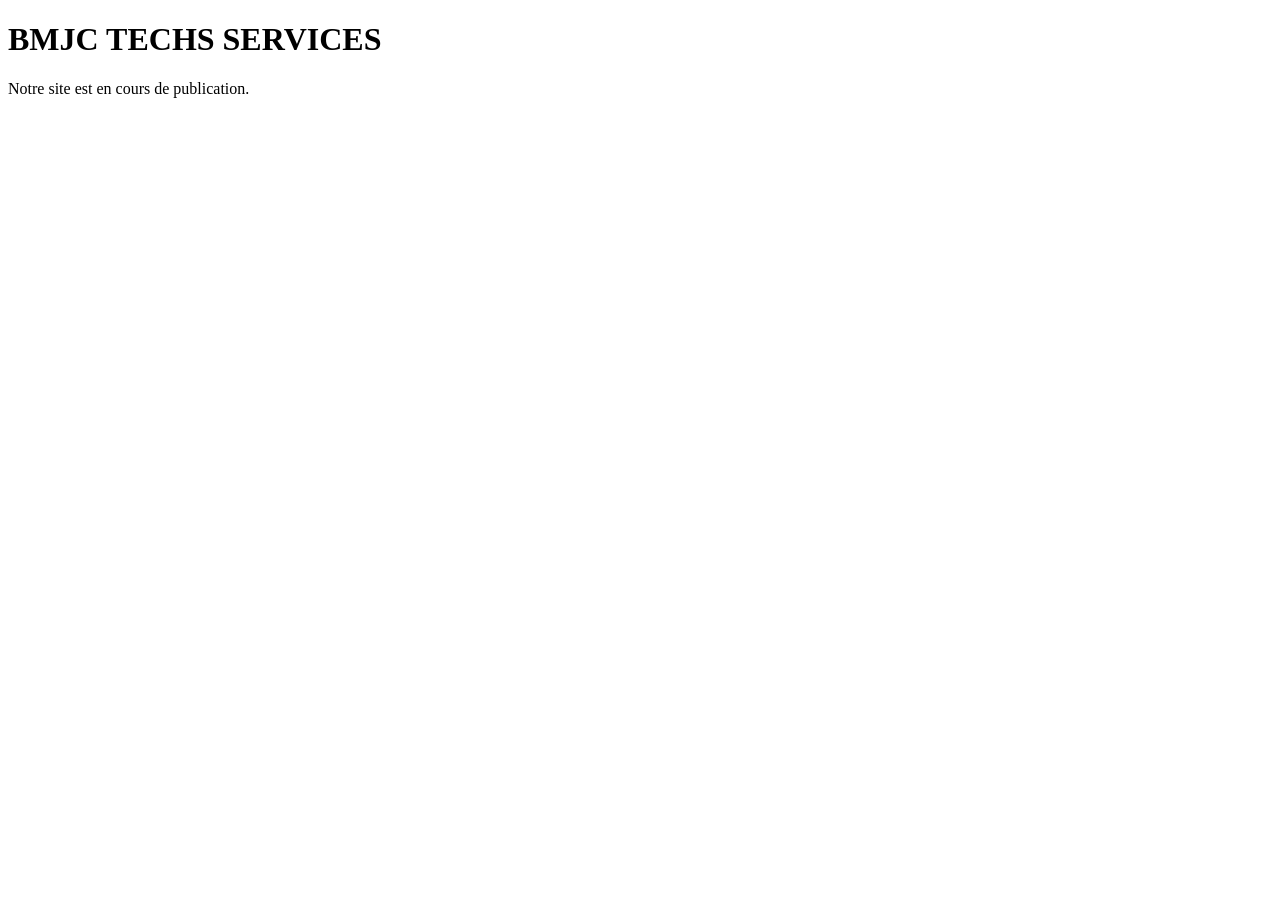
==== index.html @ 059cf61b "Add initial HTML structure for BMJC TECHS SERVICES" ====
<!DOCTYPE html>
<html lang="fr">
<head>
    <meta charset="UTF-8">
    <title>BMJC TECHS SERVICES</title>
</head>
<body>
    <h1>BMJC TECHS SERVICES</h1>
    <p>Notre site est en cours de publication.</p>
</body>
</html>
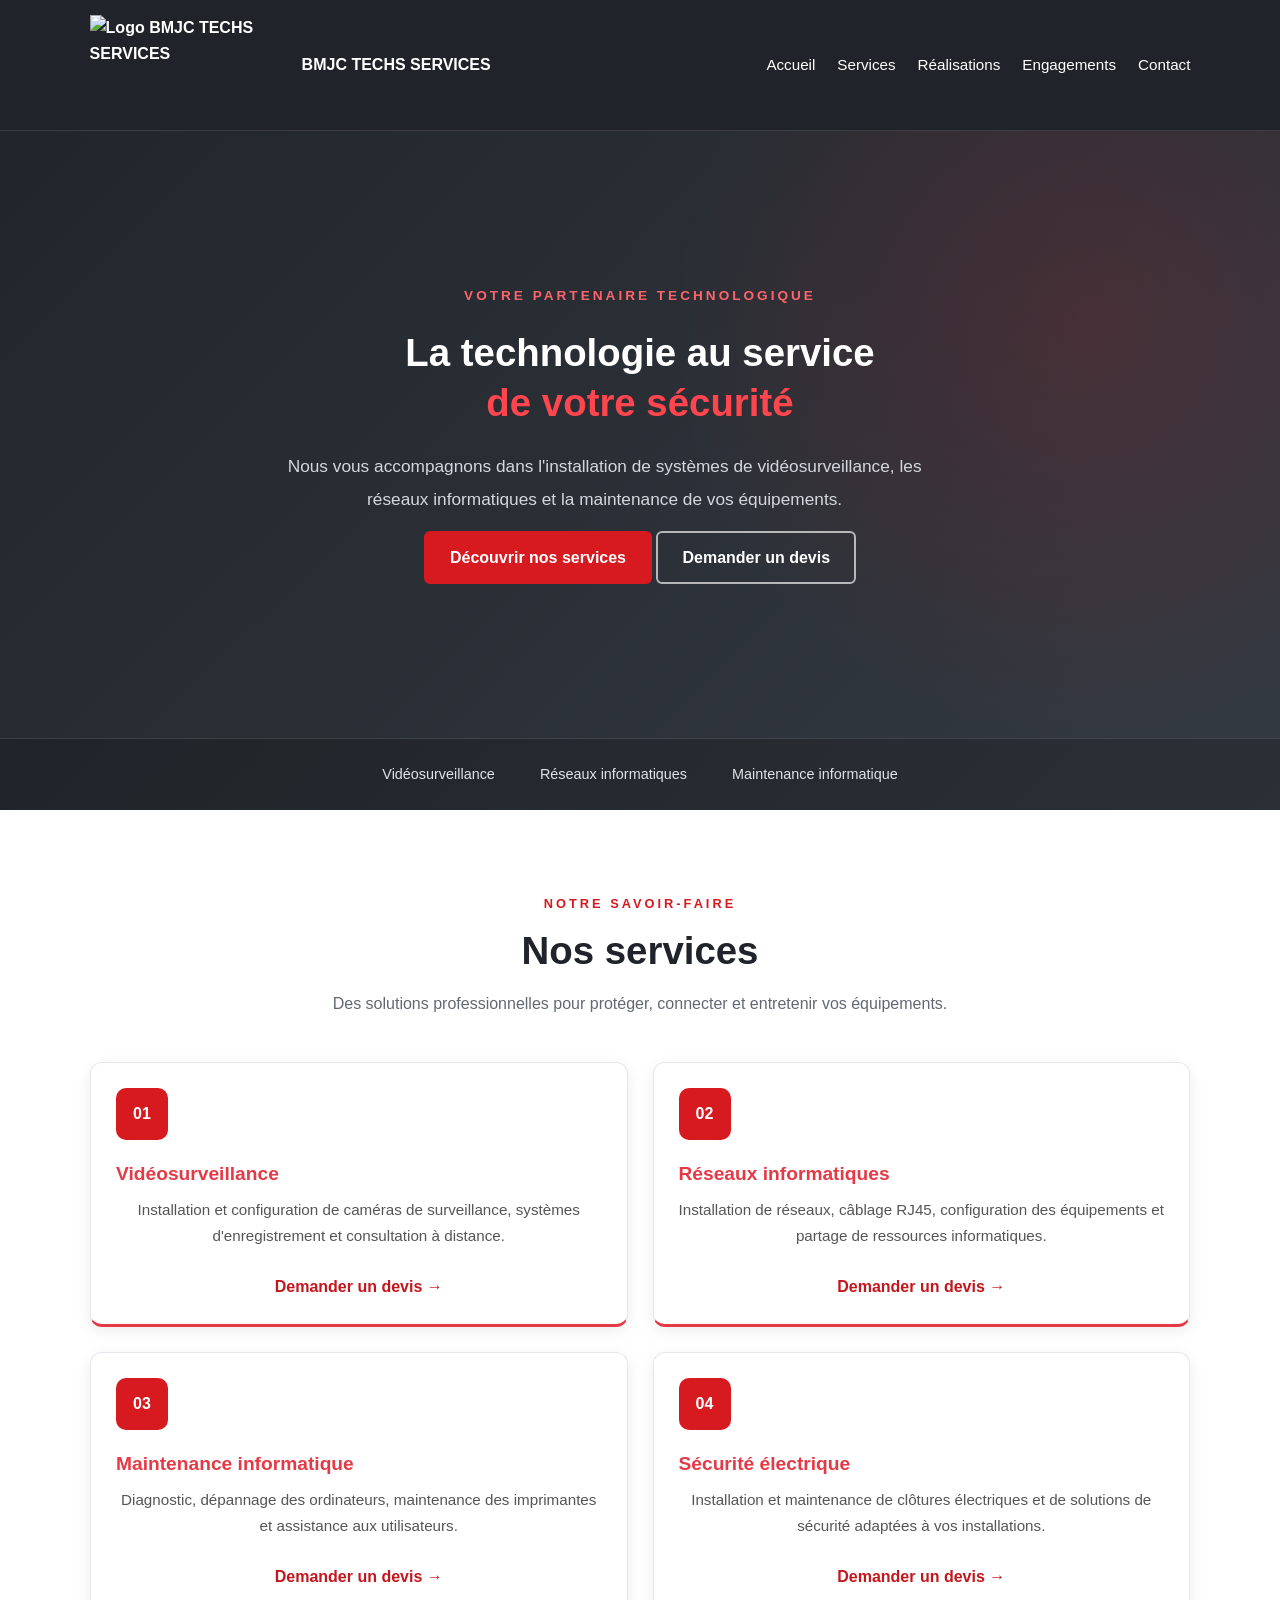
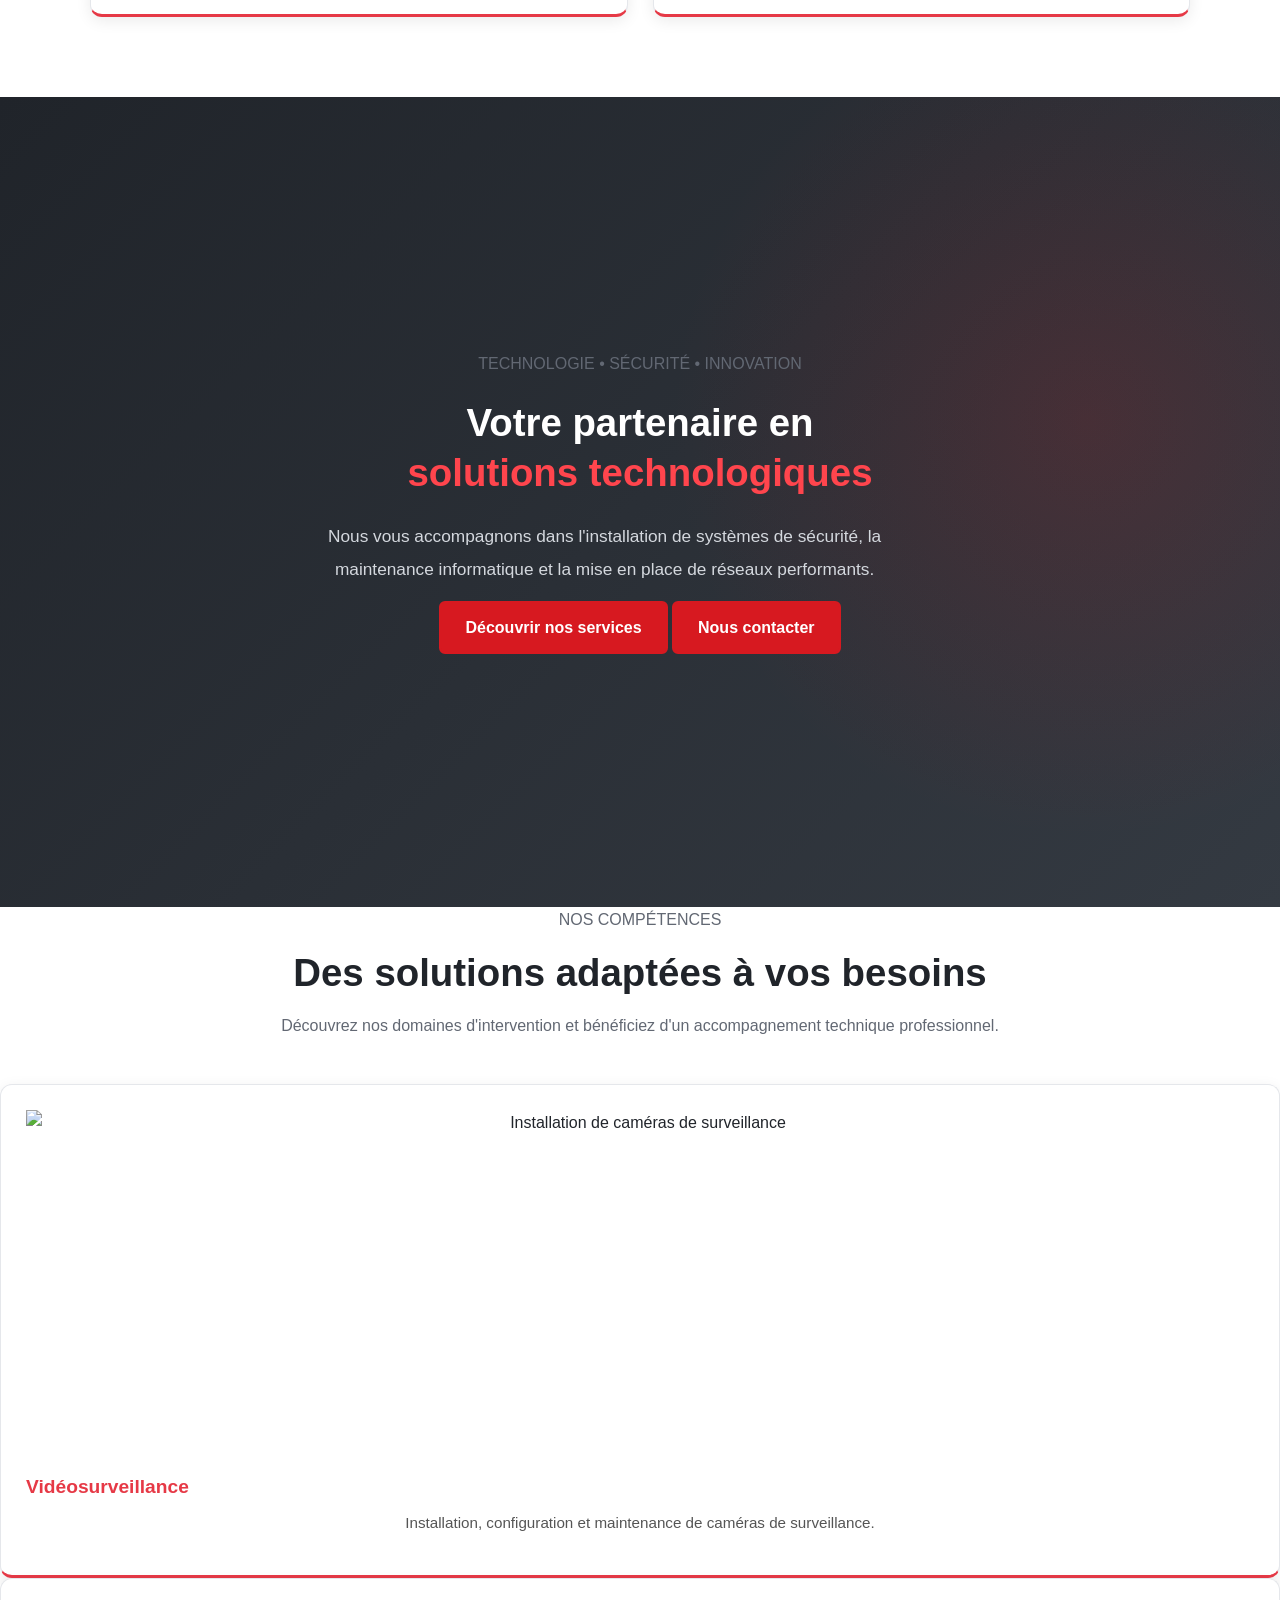
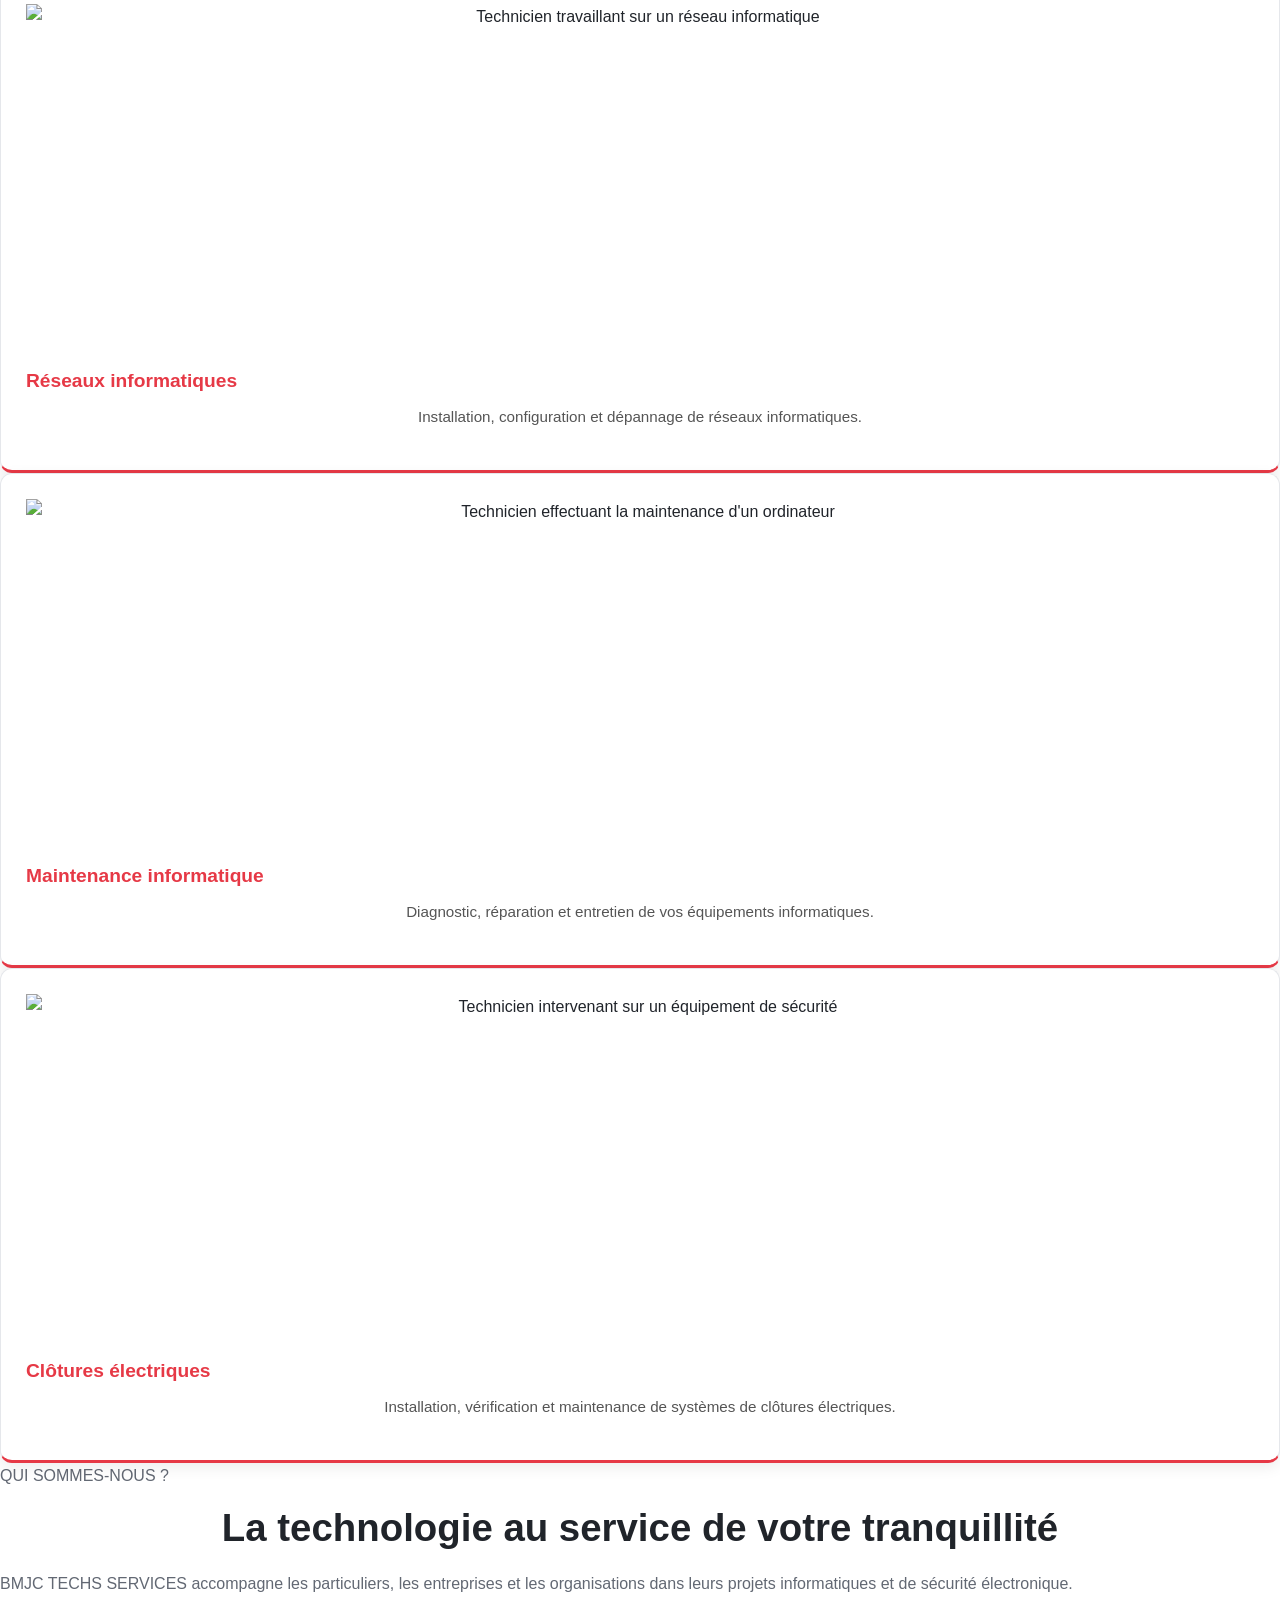
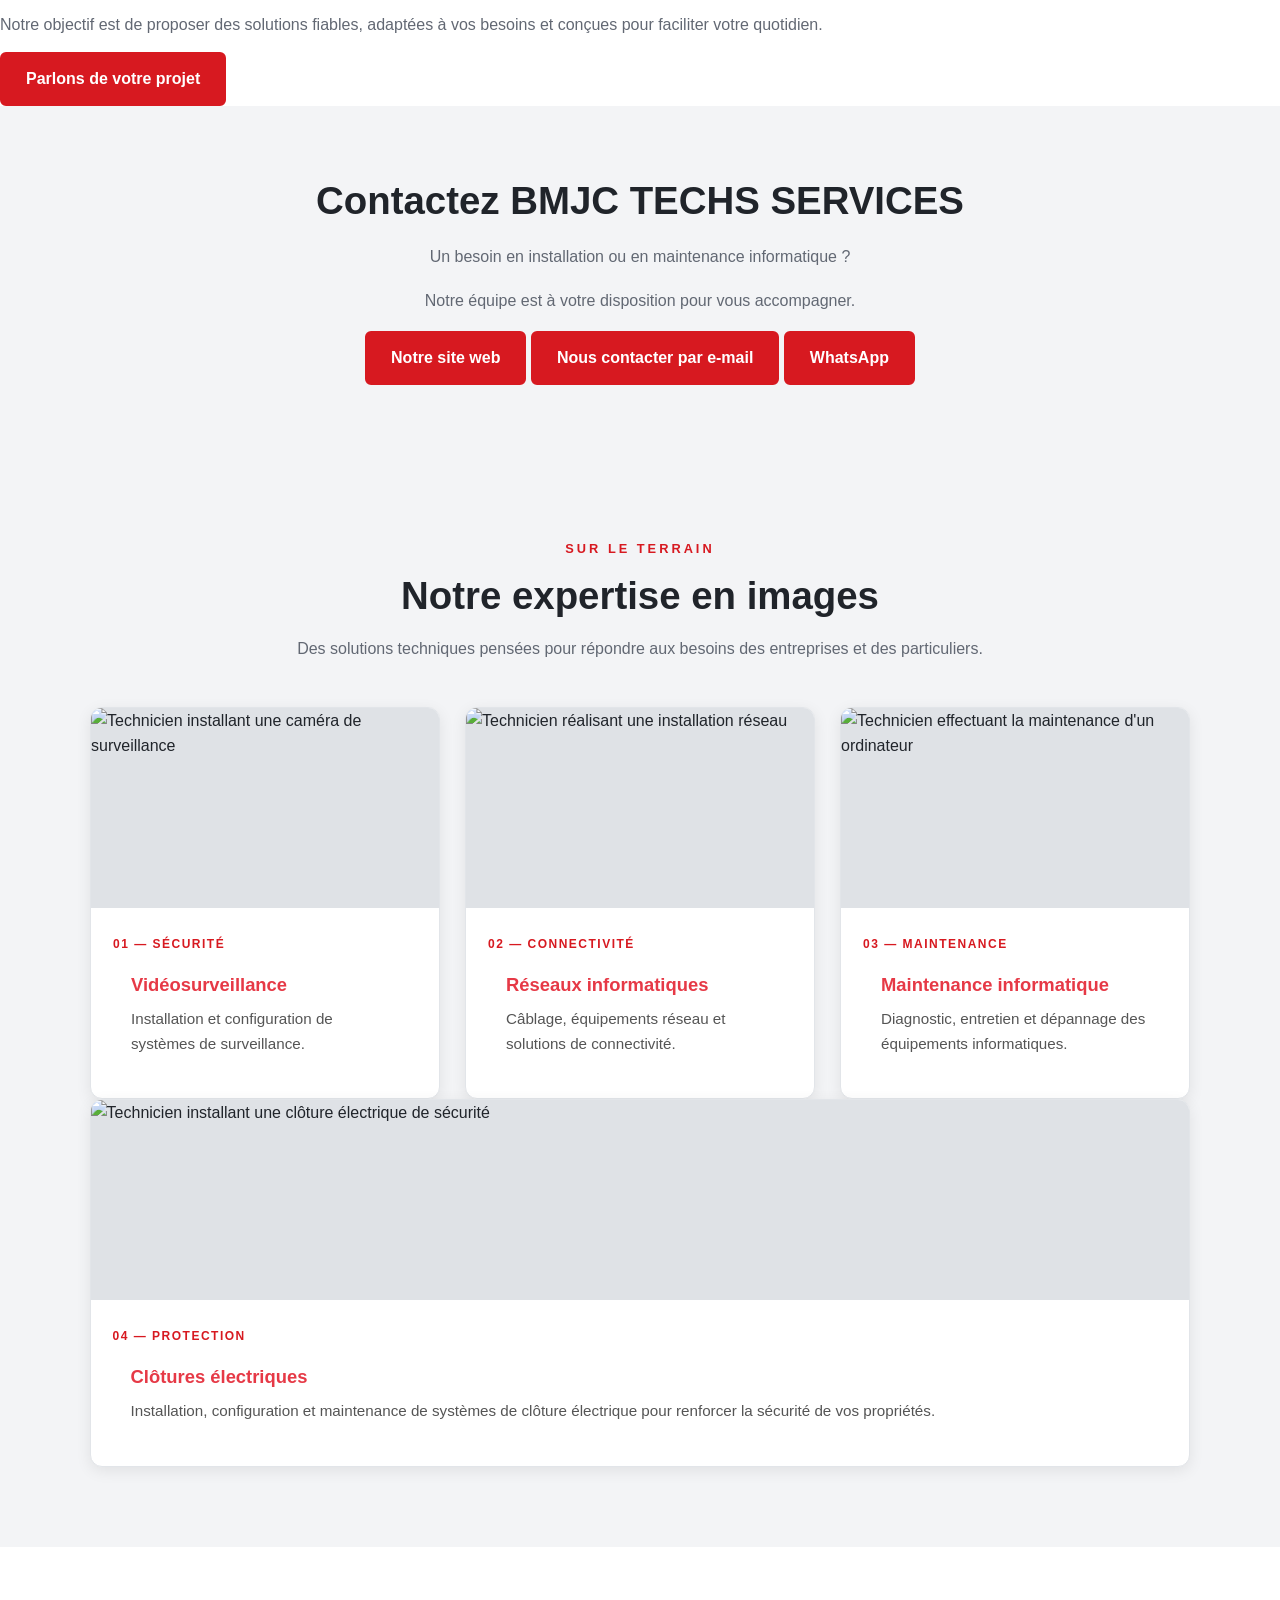
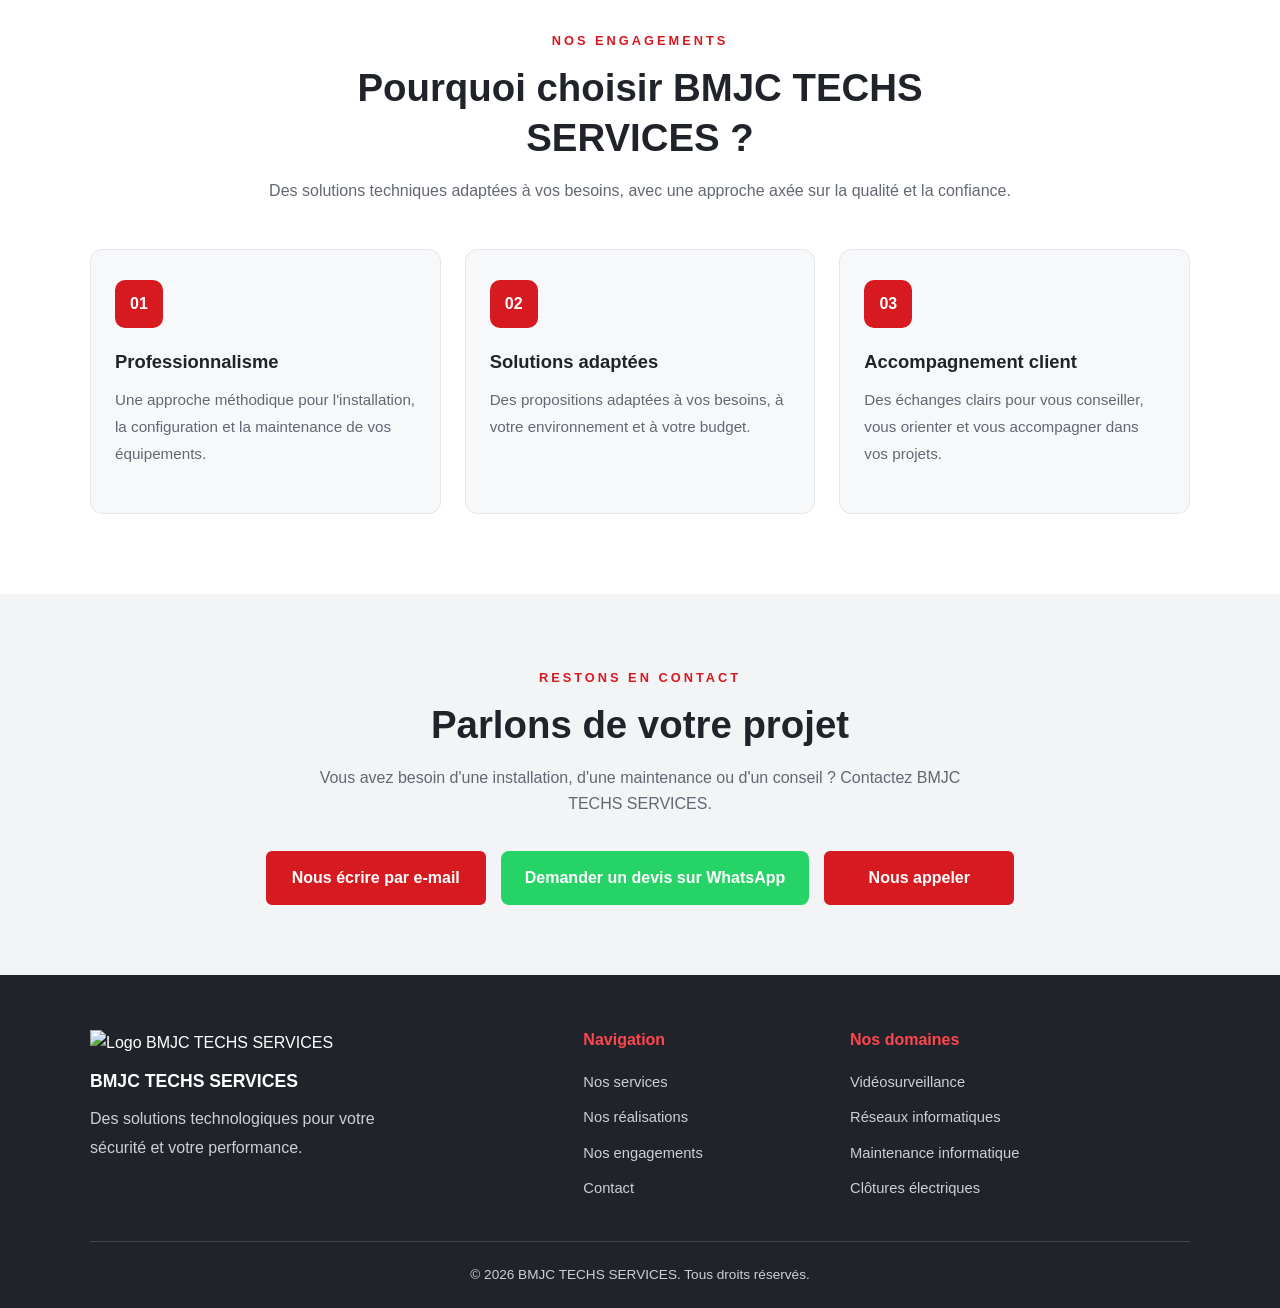
==== commit a08c3677: "Add files via upload" ====
--- a/index.html
+++ b/index.html
@@ -1,11 +1,604 @@
-<!DOCTYPE html>
-<html lang="fr">
-<head>
-    <meta charset="UTF-8">
-    <title>BMJC TECHS SERVICES</title>
-</head>
-<body>
-    <h1>BMJC TECHS SERVICES</h1>
-    <p>Notre site est en cours de publication.</p>
-</body>
-</html>
+<!DOCTYPE html>
+<html lang="fr">
+
+<head>
+    <meta charset="UTF-8">
+    <meta name="viewport" content="width=device-width, initial-scale=1.0">
+
+    <meta name="description" content="BMJC TECHS SERVICES : installation de caméras de surveillance, maintenance informatique, réseaux informatiques et clôtures électriques.">
+
+    <title>BMJC TECHS SERVICES | Carte de visite numérique</title>
+
+    <!-- Feuille de style -->
+    <link rel="stylesheet" href="style.css">
+</head>
+
+
+<body>
+
+   
+
+    
+<!-- BANNIERE D'ACCUEIL -->
+<header class="hero">
+
+  
+<nav class="navbar">
+    <a href="#accueil" class="nav-logo">
+        <img src="image/logo.png.png" alt="Logo BMJC TECHS SERVICES">
+        <span>BMJC TECHS SERVICES</span>
+    </a>
+
+    <div class="nav-links">
+        <a href="#accueil">Accueil</a>
+        <a href="#services">Services</a>
+        <a href="#realisations">Réalisations</a>
+        <a href="#engagements">Engagements</a>
+        <a href="#contact">Contact</a>
+    </div>
+</nav>
+
+
+  <div class="hero-content">
+    <p class="hero-tag">
+      VOTRE PARTENAIRE TECHNOLOGIQUE
+    </p>
+
+    <h1>
+      La technologie au service
+      <span>de votre sécurité</span>
+    </h1>
+
+    <p class="hero-description">
+      Nous vous accompagnons dans l'installation
+      de systèmes de vidéosurveillance, les réseaux
+      informatiques et la maintenance de vos équipements.
+    </p>
+
+    <div class="hero-buttons">
+      <a href="#contact" class="btn">
+        Découvrir nos services
+      </a>
+
+      <a href="#contact" class="btn btn-outline">
+        Demander un devis
+      </a>
+    </div>
+  </div>
+
+  <div class="hero-footer">
+    <span>Vidéosurveillance</span>
+    <span>Réseaux informatiques</span>
+    <span>Maintenance informatique</span>
+  </div>
+
+</header>
+
+
+<!-- SECTION NOS SERVICES -->
+<section id="services" class="services-section">
+
+  <div class="section-heading">
+    <span class="section-tag">NOTRE SAVOIR-FAIRE</span>
+    <h2>Nos services</h2>
+    <p>
+      Des solutions professionnelles pour protéger,
+      connecter et entretenir vos équipements.
+    </p>
+  </div>
+
+  <div class="services-container">
+
+    <!-- Service 1 -->
+    <article class="service-card">
+      <div class="service-icon">
+        <span>01</span>
+      </div>
+      <h3>Vidéosurveillance</h3>
+      <p>
+        Installation et configuration de caméras
+        de surveillance, systèmes d'enregistrement
+        et consultation à distance.
+      </p>
+      <a href="#contact" class="service-link">
+        Demander un devis →
+      </a>
+    </article>
+
+    <!-- Service 2 -->
+    <article class="service-card">
+      <div class="service-icon">
+        <span>02</span>
+      </div>
+      <h3>Réseaux informatiques</h3>
+      <p>
+        Installation de réseaux, câblage RJ45,
+        configuration des équipements et partage
+        de ressources informatiques.
+      </p>
+      <a href="#contact" class="service-link">
+        Demander un devis →
+      </a>
+    </article>
+
+    <!-- Service 3 -->
+    <article class="service-card">
+      <div class="service-icon">
+        <span>03</span>
+      </div>
+      <h3>Maintenance informatique</h3>
+      <p>
+        Diagnostic, dépannage des ordinateurs,
+        maintenance des imprimantes et assistance
+        aux utilisateurs.
+      </p>
+      <a href="#contact" class="service-link">
+        Demander un devis →
+      </a>
+    </article>
+
+    <!-- Service 4 -->
+    <article class="service-card">
+      <div class="service-icon">
+        <span>04</span>
+      </div>
+      <h3>Sécurité électrique</h3>
+      <p>
+        Installation et maintenance de clôtures
+        électriques et de solutions de sécurité
+        adaptées à vos installations.
+      </p>
+      <a href="#contact" class="service-link">
+        Demander un devis →
+      </a>
+    </article>
+
+  </div>
+
+</section>
+
+
+    <!-- Section principale -->
+    <main>
+
+        <section id="accueil" class="hero">
+
+            <div class="hero-content">
+
+                <p class="surtitle">TECHNOLOGIE • SÉCURITÉ • INNOVATION</p>
+
+                <h1>
+                    Votre partenaire en
+                    <span>solutions technologiques</span>
+                </h1>
+
+                <p class="hero-description">
+                    Nous vous accompagnons dans l'installation de systèmes
+                    de sécurité, la maintenance informatique et la mise en
+                    place de réseaux performants.
+                </p>
+
+                <div class="hero-buttons">
+
+                    <a href="#services" class="btn btn-primary">
+                        Découvrir nos services
+                    </a>
+
+                    <a href="#contact" class="btn btn-secondary">
+                        Nous contacter
+                    </a>
+
+                </div>
+
+            </div>
+
+            <div class="hero-image">
+
+                
+
+            </div>
+
+        </section>
+
+        <!-- Section des services -->
+        <section id="services" class="services">
+
+            <div class="section-heading">
+
+                <p class="surtitle">NOS COMPÉTENCES</p>
+
+                <h2>Des solutions adaptées à vos besoins</h2>
+
+                <p>
+                    Découvrez nos domaines d'intervention et bénéficiez
+                    d'un accompagnement technique professionnel.
+                </p>
+
+            </div>
+
+            <div class="services-grid">
+
+                <article class="service-card">
+
+                    <img
+                        src="image/15C.png"
+                        alt="Installation de caméras de surveillance"
+                    >
+
+                    <h3>Vidéosurveillance</h3>
+
+                    <p>
+                        Installation, configuration et maintenance
+                        de caméras de surveillance.
+                    </p>
+
+                </article>
+
+                <article class="service-card">
+
+                    <img
+                        src="image/Réseau1.jpg"
+                        alt="Technicien travaillant sur un réseau informatique"
+                    >
+
+                    <h3>Réseaux informatiques</h3>
+
+                    <p>
+                        Installation, configuration et dépannage
+                        de réseaux informatiques.
+                    </p>
+
+                </article>
+
+                <article class="service-card">
+
+                    <img
+                        src="image/13.jpg"
+                        alt="Technicien effectuant la maintenance d'un ordinateur"
+                    >
+
+                    <h3>Maintenance informatique</h3>
+
+                    <p>
+                        Diagnostic, réparation et entretien
+                        de vos équipements informatiques.
+                    </p>
+
+                </article>
+
+                <article class="service-card">
+
+                    <img
+                        src="image/14E.jpg"
+                        alt="Technicien intervenant sur un équipement de sécurité"
+                    >
+
+                    <h3>Clôtures électriques</h3>
+
+                    <p>
+                        Installation, vérification et maintenance
+                        de systèmes de clôtures électriques.
+                    </p>
+
+                </article>
+
+            </div>
+
+            
+
+        </section>
+
+        <!-- Présentation de l'entreprise -->
+        <section id="apropos" class="about">
+
+            <div class="about-content">
+
+                <p class="surtitle">QUI SOMMES-NOUS ?</p>
+
+                <h2>La technologie au service de votre tranquillité</h2>
+
+                <p>
+                    BMJC TECHS SERVICES accompagne les particuliers,
+                    les entreprises et les organisations dans leurs
+                    projets informatiques et de sécurité électronique.
+                </p>
+
+                <p>
+                    Notre objectif est de proposer des solutions fiables,
+                    adaptées à vos besoins et conçues pour faciliter
+                    votre quotidien.
+                </p>
+
+                <a href="#contact" class="btn btn-primary">
+                    Parlons de votre projet
+                </a>
+
+            </div>
+
+            <section id="contact">
+  <h2>Contactez BMJC TECHS SERVICES</h2>
+  <p>Un besoin en installation ou en maintenance informatique ?</p>
+  <p>Notre équipe est à votre disposition pour vous accompagner.</p>
+
+ 
+<div class="hero-actions">
+
+    <a href="index.html" class="btn btn-primary">
+        Notre site web
+    </a>
+
+   
+<a
+    href="https://mail.google.com/mail/?view=cm&fs=1&to=bmjctechsservices%40gmail.com"
+    class="btn btn-primary"
+    target="_blank"
+    rel="noopener noreferrer"
+>
+    Nous contacter par e-mail
+</a>
+
+
+    <a
+        href="https://wa.me/242040113325"
+        class="btn btn-primary"
+        target="_blank"
+        rel="noopener noreferrer"
+    >
+        WhatsApp
+    </a>
+
+</div>
+
+
+</section>
+
+
+<!-- GALERIE DE NOS ACTIVITES -->
+<section id="realisations" class="gallery-section">
+
+  <div class="section-heading">
+    <span class="section-tag">SUR LE TERRAIN</span>
+    <h2>Notre expertise en images</h2>
+    <p>
+      Des solutions techniques pensées pour répondre
+      aux besoins des entreprises et des particuliers.
+    </p>
+  </div>
+
+  <div class="gallery-container">
+
+    <article class="gallery-card">
+      <img
+        src="image/camera.png.jpg"
+        alt="Technicien installant une caméra de surveillance"
+        loading="lazy"
+      >
+      <div class="gallery-info">
+        <span>01 — SÉCURITÉ</span>
+        <h3>Vidéosurveillance</h3>
+        <p>
+          Installation et configuration
+          de systèmes de surveillance.
+        </p>
+      </div>
+    </article>
+
+    <article class="gallery-card">
+      <img
+        src="image/réseau.png.jpg"
+        alt="Technicien réalisant une installation réseau"
+        loading="lazy"
+      >
+      <div class="gallery-info">
+        <span>02 — CONNECTIVITÉ</span>
+        <h3>Réseaux informatiques</h3>
+        <p>
+          Câblage, équipements réseau
+          et solutions de connectivité.
+        </p>
+      </div>
+    </article>
+
+    <article class="gallery-card">
+      <img
+        src="image/maintenace.png.jpg"
+        alt="Technicien effectuant la maintenance d'un ordinateur"
+        loading="lazy"
+      >
+      <div class="gallery-info">
+        <span>03 — MAINTENANCE</span>
+        <h3>Maintenance informatique</h3>
+        <p>
+          Diagnostic, entretien et dépannage
+          des équipements informatiques.
+        </p>
+      </div>
+    </article>
+
+  </div>
+  
+<!-- Service 4 : Clôture électrique -->
+<article class="gallery-card">
+  <img
+    src="image/cloture.png.jpg"
+    alt="Technicien installant une clôture électrique de sécurité"
+    loading="lazy"
+  >
+
+  <div class="gallery-info">
+    <span>04 — PROTECTION</span>
+    <h3>Clôtures électriques</h3>
+    <p>
+      Installation, configuration et maintenance
+      de systèmes de clôture électrique pour
+      renforcer la sécurité de vos propriétés.
+    </p>
+  </div>
+</article>
+
+
+</section>
+
+
+<!-- SECTION : POURQUOI NOUS CHOISIR -->
+<section id="engagements" class="engagements-section">
+
+  <div class="section-heading">
+    <span class="section-tag">NOS ENGAGEMENTS</span>
+    <h2>Pourquoi choisir BMJC TECHS SERVICES ?</h2>
+    <p>
+      Des solutions techniques adaptées à vos besoins,
+      avec une approche axée sur la qualité et la confiance.
+    </p>
+  </div>
+
+  <div class="engagements-container">
+
+    <article class="engagement-card">
+      <div class="engagement-icon">
+        <span>01</span>
+      </div>
+      <h3>Professionnalisme</h3>
+      <p>
+        Une approche méthodique pour l'installation,
+        la configuration et la maintenance de vos équipements.
+      </p>
+    </article>
+
+    <article class="engagement-card">
+      <div class="engagement-icon">
+        <span>02</span>
+      </div>
+      <h3>Solutions adaptées</h3>
+      <p>
+        Des propositions adaptées à vos besoins,
+        à votre environnement et à votre budget.
+      </p>
+    </article>
+
+    <article class="engagement-card">
+      <div class="engagement-icon">
+        <span>03</span>
+      </div>
+      <h3>Accompagnement client</h3>
+      <p>
+        Des échanges clairs pour vous conseiller,
+        vous orienter et vous accompagner dans vos projets.
+      </p>
+    </article>
+
+  </div>
+
+</section>
+
+
+
+        </section>
+
+       
+<!-- SECTION CONTACT -->
+<section id="contact" class="contact-section">
+
+  <div class="section-heading">
+    <span class="section-tag">RESTONS EN CONTACT</span>
+    <h2>Parlons de votre projet</h2>
+    <p>
+      Vous avez besoin d'une installation,
+      d'une maintenance ou d'un conseil ?
+      Contactez BMJC TECHS SERVICES.
+    </p>
+  </div>
+
+  <div class="contact-buttons">
+
+  
+<a
+    href="https://mail.google.com/mail/?view=cm&fs=1&to=bmjctechsservices%40gmail.com"
+    class="btn btn-primary"
+    target="_blank"
+    rel="noopener noreferrer"
+>
+    Nous écrire par e-mail
+</a>
+
+
+   <a
+    href="https://wa.me/242040113325?text=Bonjour%20BMJC%20TECHS%20SERVICES%2C%20je%20souhaite%20obtenir%20un%20devis."
+    class="btn-whatsapp"
+    target="_blank"
+    rel="noopener noreferrer"
+>
+    Demander un devis sur WhatsApp
+</a>
+
+    <a href="tel:+242066416536"
+       class="btn">
+      Nous appeler
+    </a>
+
+  </div>
+
+</section>
+
+
+    </main>
+
+   
+        
+<!-- PIED DE PAGE -->
+<footer class="site-footer">
+
+  <div class="footer-content">
+
+    <div class="footer-brand">
+      <img
+        src="image/logo.png.png"
+        alt="Logo BMJC TECHS SERVICES"
+        class="footer-logo"
+        loading="lazy"
+      >
+
+      <h3>BMJC TECHS SERVICES</h3>
+
+      <p>
+        Des solutions technologiques pour
+        votre sécurité et votre performance.
+      </p>
+    </div>
+
+    <div class="footer-links">
+      <h4>Navigation</h4>
+      <a href="#services">Nos services</a>
+      <a href="#realisations">Nos réalisations</a>
+      <a href="#engagements">Nos engagements</a>
+      <a href="#contact">Contact</a>
+    </div>
+
+    <div class="footer-links">
+      <h4>Nos domaines</h4>
+      <span>Vidéosurveillance</span>
+      <span>Réseaux informatiques</span>
+      <span>Maintenance informatique</span>
+      <span>Clôtures électriques</span>
+    </div>
+
+  </div>
+
+  <div class="footer-bottom">
+    <p>
+      © <span id="current-year"></span>
+      BMJC TECHS SERVICES.
+      Tous droits réservés.
+    </p>
+  </div>
+
+</footer>
+
+    </footer>
+
+    <!-- Script JavaScript -->
+    <script src="script.js"></script>
+
+</body>
+
+</html>
--- a/style.css
+++ b/style.css
@@ -0,0 +1,1007 @@
+
+/* ==============================
+   BMJC TECHS SERVICES
+   Design premium et dynamique
+================================= */
+
+:root {
+  --rouge: #d71920;
+  --rouge-fonce: #a90f16;
+  --gris-fonce: #20242a;
+  --gris: #626873;
+  --gris-clair: #f3f4f6;
+  --blanc: #ffffff;
+}
+
+* {
+  margin: 0;
+  padding: 0;
+  box-sizing: border-box;
+}
+
+html {
+  scroll-behavior: smooth;
+}
+
+body {
+  font-family: Arial, Helvetica, sans-serif;
+  background: var(--blanc);
+  color: var(--gris-fonce);
+  line-height: 1.6;
+}
+
+/* Titres */
+
+h1,
+h2,
+h3,
+h4 {
+  text-align: center;
+  line-height: 1.3;
+  margin-bottom: 18px;
+}
+
+h1 {
+  font-size: clamp(2rem, 5vw, 3.5rem);
+  font-weight: 800;
+}
+
+h2 {
+  font-size: clamp(1.6rem, 4vw, 2.4rem);
+}
+
+p {
+  color: var(--gris);
+  margin-bottom: 15px;
+}
+
+/* Section contact */
+
+#contact {
+  padding: 70px 20px;
+  text-align: center;
+  background: var(--gris-clair);
+}
+
+#contact h2 {
+  color: var(--gris-fonce);
+}
+
+#contact p {
+  max-width: 650px;
+  margin: 0 auto 18px;
+}
+
+/* Boutons alignés horizontalement */
+
+.contact-buttons {
+  display: flex;
+  flex-direction: row;
+  justify-content: center;
+  align-items: center;
+  flex-wrap: wrap;
+  gap: 15px;
+  margin-top: 30px;
+}
+
+.btn {
+  display: inline-flex;
+  align-items: center;
+  justify-content: center;
+  min-height: 48px;
+  padding: 12px 24px;
+  background: var(--rouge);
+  color: var(--blanc);
+  text-decoration: none;
+  font-weight: bold;
+  border: 2px solid var(--rouge);
+  border-radius: 6px;
+  transition: background 0.25s ease,
+              transform 0.25s ease,
+              box-shadow 0.25s ease;
+}
+
+.btn:hover {
+  background: var(--rouge-fonce);
+  border-color: var(--rouge-fonce);
+  transform: translateY(-3px);
+  box-shadow: 0 8px 18px rgba(0, 0, 0, 0.15);
+}
+
+.btn:focus-visible {
+  outline: 3px solid var(--gris-fonce);
+  outline-offset: 4px;
+}
+
+/* Adaptation aux téléphones */
+
+@media (max-width: 600px) {
+  #contact {
+    padding: 45px 16px;
+  }
+
+  .contact-buttons {
+    gap: 12px;
+  }
+
+  .btn {
+    width: 100%;
+    max-width: 320px;
+  }
+}
+
+
+/* ==============================
+   BANNIERE D'ACCUEIL
+================================= */
+
+.hero {
+  min-height: 90vh;
+  display: flex;
+  flex-direction: column;
+  justify-content: space-between;
+  overflow: hidden;
+  background:
+    radial-gradient(
+      circle at 85% 40%,
+      rgba(215, 25, 32, 0.15),
+      transparent 35%
+    ),
+    linear-gradient(135deg, #20242a, #343a42);
+  color: var(--blanc);
+}
+
+/* Navigation */
+
+.navbar {
+  display: flex;
+  justify-content: space-between;
+  align-items: center;
+  gap: 20px;
+  padding: 22px 7%;
+  border-bottom: 1px solid rgba(255, 255, 255, 0.12);
+}
+
+.brand {
+  display: flex;
+  align-items: center;
+  gap: 12px;
+  color: var(--blanc);
+  text-decoration: none;
+  font-weight: 800;
+}
+
+.logo {
+  width: 200px;
+  height: 100px;
+  object-fit: contain;
+}
+
+.nav-contact {
+  color: var(--blanc);
+  text-decoration: none;
+  border: 1px solid var(--rouge);
+  border-radius: 5px;
+  padding: 10px 18px;
+  transition: background 0.25s ease;
+}
+
+.nav-contact:hover {
+  background: var(--rouge);
+}
+
+/* Texte principal */
+
+.hero-content {
+  width: min(900px, 100%);
+  padding: 75px 7%;
+  text-align: center;
+  margin: auto;
+}
+
+.hero-tag {
+  color: #ff646a;
+  font-size: 0.85rem;
+  font-weight: 800;
+  letter-spacing: 3px;
+}
+
+
+.hero-content h1 {
+  width: 100%;
+  text-align: center;
+  font-size: clamp(1.5rem, 3vw, 2.8rem);
+  color: var(--blanc);
+  margin: 22px auto;
+  white-space: nowrap;
+}
+
+
+
+.hero-content h1 span {
+  display: block;
+  color: #ff454d;
+}
+
+.hero-description {
+  max-width: 650px;
+  color: #d4d8de;
+  font-size: 1.08rem;
+  line-height: 1.9;
+}
+
+/* Boutons de la bannière */
+
+.hero-buttons {
+  display: contents;
+  flex-direction: row;
+  flex-wrap: wrap;
+  gap: 15px;
+  margin-top: 30px;
+}
+
+.hero-buttons .btn {
+  width: auto;
+}
+
+.btn-outline {
+  background: transparent;
+  border-color: rgba(255, 255, 255, 0.65);
+}
+
+.btn-outline:hover {
+  background: var(--blanc);
+  color: var(--gris-fonce);
+  border-color: var(--blanc);
+}
+
+/* Bandeau inférieur */
+
+.hero-footer {
+  display: flex;
+  flex-wrap: wrap;
+  justify-content: center;
+  gap: 20px 45px;
+  padding: 24px;
+  background: rgba(0, 0, 0, 0.18);
+  border-top: 1px solid rgba(255, 255, 255, 0.12);
+}
+
+.hero-footer span {
+  color: #e0e3e8;
+  font-size: 0.9rem;
+}
+
+/* Adaptation aux petits écrans */
+
+@media (max-width: 600px) {
+  .hero {
+    min-height: auto;
+  }
+
+  .navbar {
+    padding: 18px;
+  }
+
+  .brand {
+    font-size: 0.85rem;
+  }
+
+  .logo {
+    width: 42px;
+    height: 42px;
+  }
+
+  .nav-contact {
+    padding: 8px 10px;
+    font-size: 0.8rem;
+  }
+
+  .hero-content {
+    padding: 65px 22px;
+  }
+
+  .hero-content h1 {
+    text-align: center;
+  }
+
+  .hero-content {
+    text-align: center;
+  }
+
+  .hero-buttons {
+    justify-content: center;
+  }
+
+  .hero-buttons .btn {
+    width: 100%;
+  }
+
+  .hero-footer {
+    gap: 12px;
+    padding: 20px 12px;
+  }
+}
+
+
+/* ==============================
+   SECTION NOS SERVICES
+================================= */
+
+.services-section {
+  padding: 80px 7%;
+  background: #ffffff;
+}
+
+.section-heading {
+  max-width: 750px;
+  margin: 0 auto 45px;
+  text-align: center;
+}
+
+.section-tag {
+  display: inline-block;
+  color: #d71920;
+  font-size: 0.8rem;
+  font-weight: 800;
+  letter-spacing: 3px;
+  margin-bottom: 12px;
+}
+
+.section-heading h2 {
+  font-size: clamp(1.8rem, 3vw, 2.5rem);
+  color: #20242a;
+  margin-bottom: 15px;
+}
+
+.section-heading p {
+  color: #626873;
+}
+
+/* Disposition des cartes */
+
+.services-container {
+  display: grid;
+  grid-template-columns: repeat(2, minmax(0, 1fr));
+  gap: 25px;
+  max-width: 1100px;
+  margin: 0 auto;
+}
+
+.service-card {
+  padding: 30px;
+  background: #f7f8fa;
+  border: 1px solid #e5e7eb;
+  border-radius: 12px;
+  transition: transform 0.25s ease,
+              box-shadow 0.25s ease,
+              border-color 0.25s ease;
+}
+
+.service-card:hover {
+  transform: translateY(-5px);
+  border-color: #d71920;
+  box-shadow: 0 12px 28px rgba(0, 0, 0, 0.08);
+}
+
+.service-icon {
+  width: 52px;
+  height: 52px;
+  display: flex;
+  align-items: center;
+  justify-content: center;
+  background: #d71920;
+  color: #ffffff;
+  border-radius: 10px;
+  font-weight: 800;
+  margin-bottom: 22px;
+}
+
+.service-card h3 {
+  text-align: left;
+  font-size: 1.25rem;
+  color: #20242a;
+  margin-bottom: 12px;
+}
+
+.service-card p {
+  color: #626873;
+  line-height: 1.8;
+}
+
+.service-link {
+  display: inline-block;
+  margin-top: 10px;
+  color: #c4161d;
+  text-decoration: none;
+  font-weight: 700;
+}
+
+.service-link:hover {
+  text-decoration: underline;
+}
+
+/* Tablettes et téléphones */
+
+@media (max-width: 700px) {
+  .services-section {
+    padding: 55px 20px;
+  }
+
+  .services-container {
+    grid-template-columns: 1fr;
+    gap: 18px;
+  }
+
+  .service-card {
+    padding: 24px;
+  }
+}
+
+
+/* ==============================
+   GALERIE PROFESSIONNELLE
+================================= */
+
+.gallery-section {
+  padding: 80px 7%;
+  background: #f3f4f6;
+}
+
+.gallery-container {
+  max-width: 1100px;
+  margin: 0 auto;
+  display: grid;
+  grid-template-columns: repeat(3, minmax(0, 1fr));
+  gap: 24px;
+}
+
+.gallery-card {
+  overflow: hidden;
+  background: #ffffff;
+  border-radius: 12px;
+  border: 1px solid #e2e5e9;
+  box-shadow: 0 5px 18px rgba(0, 0, 0, 0.04);
+  transition: transform 0.25s ease,
+              box-shadow 0.25s ease;
+}
+
+.gallery-card:hover {
+  transform: translateY(-5px);
+  box-shadow: 0 12px 28px rgba(0, 0, 0, 0.10);
+}
+
+.gallery-card img {
+  display: block;
+  width: 100%;
+  height: 220px;
+  object-fit: cover;
+  background: #dfe2e6;
+}
+
+.gallery-info {
+  padding: 22px;
+}
+
+.gallery-info span {
+  color: #d71920;
+  font-size: 0.75rem;
+  font-weight: 800;
+  letter-spacing: 1.5px;
+}
+
+.gallery-info h3 {
+  text-align: left;
+  color: #20242a;
+  margin: 12px 0;
+  font-size: 1.15rem;
+}
+
+.gallery-info p {
+  color: #626873;
+  font-size: 0.95rem;
+  line-height: 1.7;
+}
+
+/* Tablettes */
+
+@media (max-width: 900px) {
+  .gallery-container {
+    grid-template-columns: repeat(2, minmax(0, 1fr));
+  }
+}
+
+/* Téléphones */
+
+@media (max-width: 600px) {
+  .gallery-section {
+    padding: 55px 20px;
+  }
+
+  .gallery-container {
+    grid-template-columns: 1fr;
+  }
+
+  .gallery-card img {
+    height: 230px;
+  }
+}
+
+
+/* ==============================
+   NOS ENGAGEMENTS
+================================= */
+
+.engagements-section {
+  padding: 80px 7%;
+  background: #ffffff;
+}
+
+.engagements-container {
+  max-width: 1100px;
+  margin: 0 auto;
+  display: grid;
+  grid-template-columns: repeat(3, minmax(0, 1fr));
+  gap: 24px;
+}
+
+.engagement-card {
+  padding: 30px 24px;
+  background: #f7f8fa;
+  border: 1px solid #e5e7eb;
+  border-radius: 12px;
+  transition: transform 0.25s ease,
+              border-color 0.25s ease,
+              box-shadow 0.25s ease;
+}
+
+.engagement-card:hover {
+  transform: translateY(-5px);
+  border-color: #d71920;
+  box-shadow: 0 10px 25px rgba(0, 0, 0, 0.07);
+}
+
+.engagement-icon {
+  width: 48px;
+  height: 48px;
+  display: flex;
+  align-items: center;
+  justify-content: center;
+  margin-bottom: 22px;
+  border-radius: 10px;
+  background: #d71920;
+  color: #ffffff;
+  font-weight: 800;
+}
+
+.engagement-card h3 {
+  text-align: left;
+  color: #20242a;
+  font-size: 1.15rem;
+  margin-bottom: 12px;
+}
+
+.engagement-card p {
+  color: #626873;
+  font-size: 0.95rem;
+  line-height: 1.8;
+}
+
+/* Tablettes et téléphones */
+
+@media (max-width: 800px) {
+  .engagements-container {
+    grid-template-columns: repeat(2, minmax(0, 1fr));
+  }
+}
+
+@media (max-width: 550px) {
+  .engagements-section {
+    padding: 55px 20px;
+  }
+
+  .engagements-container {
+    grid-template-columns: 1fr;
+  }
+
+  .engagement-card {
+    padding: 24px;
+  }
+}
+
+
+/* ==============================
+   CONTACT PROFESSIONNEL
+================================= */
+
+.contact-section {
+  padding: 80px 20px;
+  background: #f3f4f6;
+  text-align: center;
+}
+
+.contact-section .section-heading {
+  margin-bottom: 35px;
+}
+
+.contact-section .contact-buttons {
+  display: flex;
+  justify-content: center;
+  align-items: center;
+  flex-wrap: wrap;
+  gap: 15px;
+}
+
+.contact-section .btn {
+  width: auto;
+  min-width: 190px;
+}
+
+@media (max-width: 600px) {
+  .contact-section {
+    padding: 55px 18px;
+  }
+
+  .contact-section .contact-buttons {
+    flex-direction: column;
+  }
+
+  .contact-section .btn {
+    width: 100%;
+    max-width: 320px;
+  }
+}
+
+
+/* ==============================
+   PIED DE PAGE
+================================= */
+
+.site-footer {
+  background: #20242a;
+  color: #ffffff;
+  padding: 55px 7% 0;
+}
+
+.footer-content {
+  max-width: 1100px;
+  margin: 0 auto;
+  padding-bottom: 40px;
+  display: grid;
+  grid-template-columns: 2fr 1fr 1.5fr;
+  gap: 40px;
+}
+
+.footer-logo {
+  width: 65px;
+  height: 65px;
+  object-fit: contain;
+  margin-bottom: 15px;
+}
+
+.footer-brand h3 {
+  color: #ffffff;
+  text-align: left;
+  font-size: 1.1rem;
+  margin-bottom: 12px;
+}
+
+.footer-brand p {
+  max-width: 320px;
+  color: #cbd0d8;
+  line-height: 1.8;
+}
+
+.footer-links {
+  display: flex;
+  flex-direction: column;
+  align-items: flex-start;
+  gap: 12px;
+}
+
+.footer-links h4 {
+  color: #ff454d;
+  text-align: left;
+  margin-bottom: 8px;
+}
+
+.footer-links a,
+.footer-links span {
+  color: #cbd0d8;
+  text-decoration: none;
+  font-size: 0.92rem;
+}
+
+.footer-links a:hover {
+  color: #ffffff;
+  text-decoration: underline;
+}
+
+.footer-bottom {
+  border-top: 1px solid #41464f;
+  padding: 22px 0;
+  text-align: center;
+}
+
+.footer-bottom p {
+  color: #cbd0d8;
+  font-size: 0.85rem;
+  margin: 0;
+}
+
+@media (max-width: 750px) {
+  .footer-content {
+    grid-template-columns: 1fr;
+    gap: 30px;
+  }
+
+  .site-footer {
+    padding: 40px 22px 0;
+  }
+}
+
+
+
+/* Réduire les images de la section Nos services */
+.service-card img {
+    width: 100%;
+    height: 350px;
+    object-fit: contain;
+    display: block;
+    margin: 0 auto 15px;
+}
+
+
+/* Cartes de la section Services */
+.service-card {
+    background-color: #ffffff;
+    padding: 25px;
+    border-radius: 12px;
+    box-shadow: 0 4px 15px rgba(0, 0, 0, 0.08);
+    text-align: center;
+    transition: transform 0.3s ease, box-shadow 0.3s ease;
+    border-bottom: 3px solid #e63946;
+}
+
+/* Effet au passage de la souris */
+.service-card:hover {
+    transform: translateY(-6px);
+    box-shadow: 0 8px 25px rgba(0, 0, 0, 0.15);
+}
+
+/* Titres des services */
+.service-card h3 {
+    color: #e63946;
+    font-size: 1.2rem;
+    margin: 15px 0 10px;
+}
+
+/* Descriptions des services */
+.service-card p {
+    color: #555555;
+    font-size: 0.95rem;
+    line-height: 1.7;
+}
+
+/* Disposition des cartes */
+.services-container {
+    display: grid;
+    grid-template-columns: repeat(2, minmax(0, 1fr));
+    gap: 25px;
+}
+
+/* Adaptation aux téléphones */
+@media (max-width: 650px) {
+    .services-container {
+        grid-template-columns: 1fr;
+    }
+}
+
+
+/* Galerie des réalisations */
+.gallery-card {
+    background: #ffffff;
+    border-radius: 12px;
+    overflow: hidden;
+    box-shadow: 0 4px 15px rgba(0, 0, 0, 0.08);
+    transition: transform 0.3s ease, box-shadow 0.3s ease;
+}
+
+/* Images de la galerie */
+.gallery-card img {
+    width: 100%;
+    height: 200px;
+    object-fit: cover;
+    display: block;
+}
+
+/* Effet au survol */
+.gallery-card:hover {
+    transform: translateY(-5px);
+    box-shadow: 0 8px 25px rgba(0, 0, 0, 0.15);
+}
+
+/* Texte sous les images */
+.gallery-card h3 {
+    color: #e63946;
+    margin: 18px 18px 10px;
+    text-align: left;
+}
+
+.gallery-card p {
+    color: #555555;
+    line-height: 1.6;
+    margin: 0 18px 20px;
+}
+
+/* Disposition de la galerie */
+.gallery-container {
+    display: grid;
+    grid-template-columns: repeat(3, minmax(0, 1fr));
+    gap: 25px;
+}
+
+/* Tablettes */
+@media (max-width: 900px) {
+    .gallery-container {
+        grid-template-columns: repeat(2, minmax(0, 1fr));
+    }
+}
+
+/* Téléphones */
+@media (max-width: 600px) {
+    .gallery-container {
+        grid-template-columns: 1fr;
+    }
+}
+
+
+/* Bouton de demande de devis sur WhatsApp */
+.btn-whatsapp {
+    display: inline-block;
+    background-color: #25D366;
+    color: #ffffff;
+    padding: 14px 24px;
+    border-radius: 8px;
+    text-decoration: none;
+    font-weight: bold;
+    text-align: center;
+    transition: background-color 0.3s ease, transform 0.3s ease;
+}
+
+.btn-whatsapp:hover {
+    background-color: #1da851;
+    transform: translateY(-3px);
+}
+
+
+/* Menu de navigation */
+.navbar {
+    display: flex;
+    align-items: center;
+    justify-content: space-between;
+    gap: 20px;
+    padding: 15px 7%;
+    background: #20242a;
+}
+
+.nav-logo {
+    display: flex;
+    align-items: center;
+    gap: 12px;
+    color: #ffffff;
+    text-decoration: none;
+    font-weight: bold;
+}
+
+.nav-logo img {
+    width: 200px;
+    height: 100px;
+    object-fit: contain;}
+
+.nav-links {
+    display: flex;
+    align-items: center;
+    justify-content: center;
+    flex-wrap: wrap;
+    gap: 22px;
+}
+
+.nav-links a {
+    color: #ffffff;
+    text-decoration: none;
+    font-size: 0.95rem;
+    transition: color 0.3s ease;
+}
+
+.nav-links a:hover {
+    color: #ff454d;
+}
+
+/* Adaptation aux téléphones */
+@media (max-width: 750px) {
+    .navbar {
+        flex-direction: column;
+        padding: 18px;
+    }
+
+    .nav-links {
+        gap: 14px;
+    }
+}
+
+
+/* Animation d'apparition des éléments */
+.reveal {
+    opacity: 0;
+    transform: translateY(30px);
+    transition: opacity 0.7s ease, transform 0.7s ease;
+}
+
+.reveal.visible {
+    opacity: 1;
+    transform: translateY(0);
+}
+
+/* Respecter les préférences de réduction des animations */
+@media (prefers-reduced-motion: reduce) {
+    .reveal {
+        opacity: 1;
+        transform: none;
+        transition: none;
+    }
+}
+
+
+
+
+.fiche-boutons {
+    display: flex;
+    flex-direction: column;
+    align-items: center;
+    gap: 15px;
+    margin: 25px auto;
+}
+
+.fiche-boutons .btn {
+    display: block;
+    width: 280px;
+    max-width: 100%;
+    box-sizing: border-box;
+    padding: 14px 20px;
+    text-align: center;
+    text-decoration: none;
+    background-color: #c62828;
+    color: white;
+    border-radius: 8px;
+    font-weight: bold;
+}
+
+.fiche-boutons .btn:hover {
+    background-color: #333333;
+}
+
+
+
+body.digital-card-page .fiche-boutons {
+    display: flex !important;
+    flex-direction: column !important;
+    align-items: center !important;
+    gap: 20px !important;
+    margin: 25px auto !important;
+}
+
+body.digital-card-page .fiche-boutons a {
+    display: block !important;
+    width: 280px !important;
+    max-width: 100% !important;
+    box-sizing: border-box !important;
+    padding: 14px 20px !important;
+    text-align: center !important;
+    text-decoration: none !important;
+    background: #c62828 !important;
+    color: #ffffff !important;
+    border-radius: 8px !important;
+    font-weight: bold !important;
+}
+
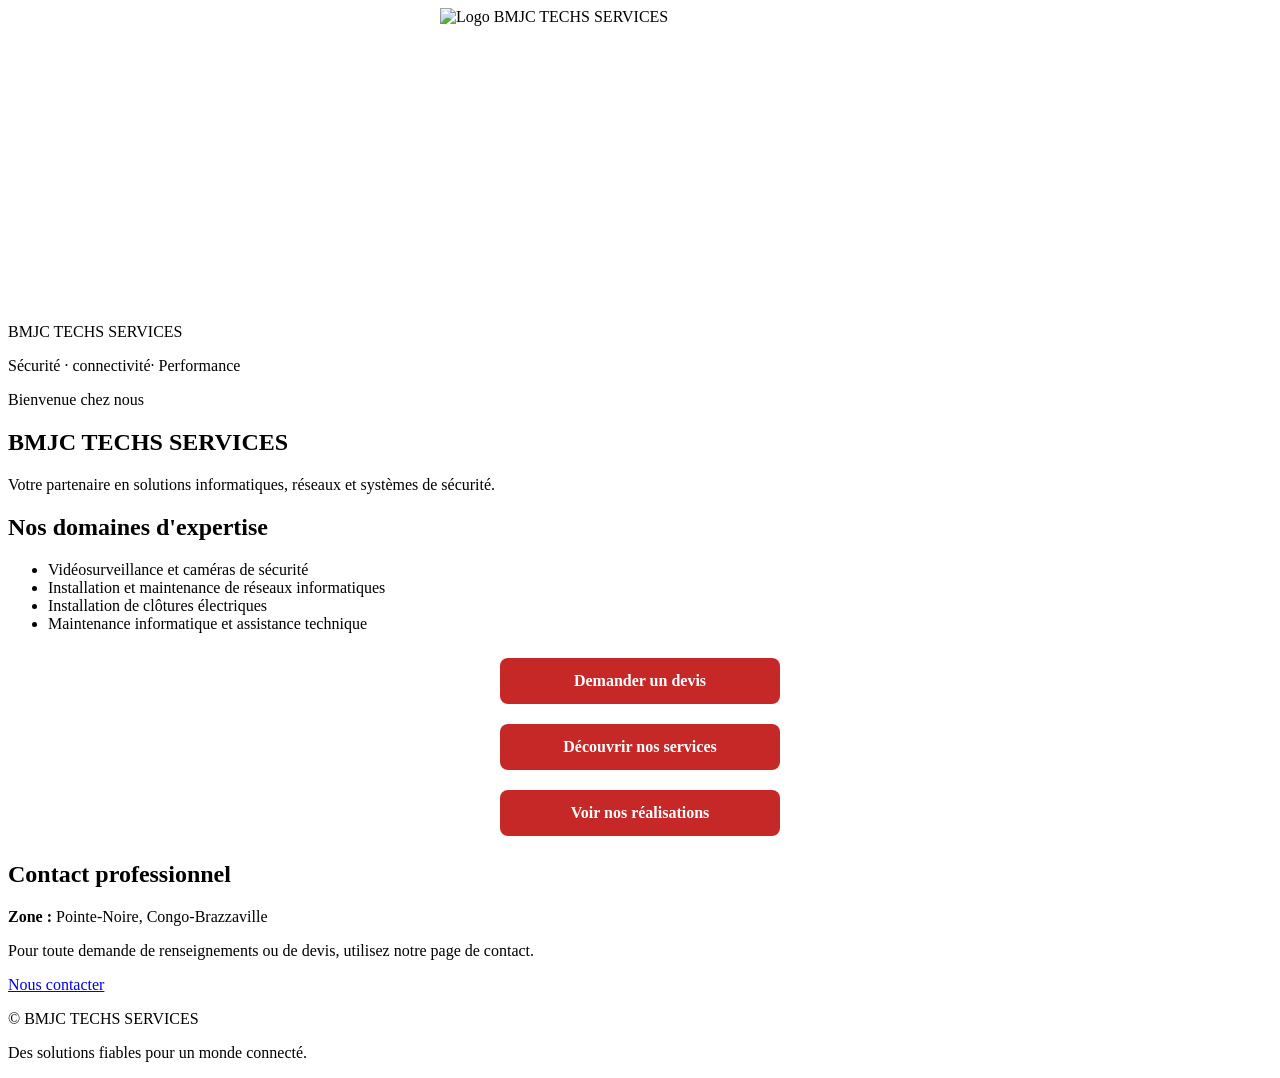
==== commit 76d855d0: "Add files via upload" ====
--- a/index.html
+++ b/index.html
@@ -1,604 +1,122 @@
+
 <!DOCTYPE html>
 <html lang="fr">
-
 <head>
     <meta charset="UTF-8">
     <meta name="viewport" content="width=device-width, initial-scale=1.0">
 
-    <meta name="description" content="BMJC TECHS SERVICES : installation de caméras de surveillance, maintenance informatique, réseaux informatiques et clôtures électriques.">
+    <meta
+        name="description"
+        content="Découvrez BMJC TECHS CONGO, spécialiste en vidéosurveillance, réseaux informatiques et maintenance."
+    >
 
-    <title>BMJC TECHS SERVICES | Carte de visite numérique</title>
+    <meta name="theme-color" content="#111318">
 
-    <!-- Feuille de style -->
-    <link rel="stylesheet" href="style.css">
+    <title>BMJC TECHS SERVICES </title>
+
+    <link rel="stylesheet" href="../css/style.css">
+
+    <script src="../js/main.js" defer></script>
 </head>
 
+<body class="digital-card-page">
 
-<body>
+    <main class="digital-card-container">
 
-   
+        <section class="digital-card">
 
-    
-<!-- BANNIERE D'ACCUEIL -->
-<header class="hero">
+           
+<div class="digital-card-header">
 
-  
-<nav class="navbar">
-    <a href="#accueil" class="nav-logo">
-        <img src="image/logo.png.png" alt="Logo BMJC TECHS SERVICES">
-        <span>BMJC TECHS SERVICES</span>
+    <img
+        src="../image/logo.png.png"
+        alt="Logo BMJC TECHS SERVICES"
+        style="width: 400px; height: 300px; object-fit: contain; display: block; margin: 0 auto 15px;"
+    >
+
+    <div class="digital-logo">
+        BMJC
+        <span>TECHS SERVICES</span>
+    </div>
+
+    <p class="digital-tagline">
+        Sécurité · connectivité· Performance
+    </p>
+
+</div>
+
+
+            <div class="digital-card-content">
+
+                <p class="section-label">Bienvenue chez nous</p>
+
+                <h1>BMJC TECHS SERVICES</h1>
+
+                <p class="digital-description">
+                    Votre partenaire en solutions informatiques,
+                    réseaux et systèmes de sécurité.
+                </p>
+
+                <div class="digital-services">
+                    <h2>Nos domaines d'expertise</h2>
+
+                    <ul>
+                        <li>Vidéosurveillance et caméras de sécurité</li>
+                        <li>Installation et maintenance de réseaux informatiques</li>
+                        <li>Installation de clôtures électriques</li>
+                        <li>Maintenance informatique et assistance technique</li>
+                    </ul>
+                </div>
+
+                
+<div style="display: flex; flex-direction: column; align-items: center; gap: 20px; margin: 25px auto;">
+
+    <a href="../contact.html" 
+       style="display: block; width: 280px; box-sizing: border-box; padding: 14px 20px; text-align: center; text-decoration: none; background: #c62828; color: white; border-radius: 8px; font-weight: bold;">
+        Demander un devis
     </a>
 
-    <div class="nav-links">
-        <a href="#accueil">Accueil</a>
-        <a href="#services">Services</a>
-        <a href="#realisations">Réalisations</a>
-        <a href="#engagements">Engagements</a>
-        <a href="#contact">Contact</a>
-    </div>
-</nav>
-
-
-  <div class="hero-content">
-    <p class="hero-tag">
-      VOTRE PARTENAIRE TECHNOLOGIQUE
-    </p>
-
-    <h1>
-      La technologie au service
-      <span>de votre sécurité</span>
-    </h1>
-
-    <p class="hero-description">
-      Nous vous accompagnons dans l'installation
-      de systèmes de vidéosurveillance, les réseaux
-      informatiques et la maintenance de vos équipements.
-    </p>
-
-    <div class="hero-buttons">
-      <a href="#contact" class="btn">
+    <a href="../index.html#services"
+       style="display: block; width: 280px; box-sizing: border-box; padding: 14px 20px; text-align: center; text-decoration: none; background: #c62828; color: white; border-radius: 8px; font-weight: bold;">
         Découvrir nos services
-      </a>
-
-      <a href="#contact" class="btn btn-outline">
-        Demander un devis
-      </a>
-    </div>
-  </div>
-
-  <div class="hero-footer">
-    <span>Vidéosurveillance</span>
-    <span>Réseaux informatiques</span>
-    <span>Maintenance informatique</span>
-  </div>
-
-</header>
-
-
-<!-- SECTION NOS SERVICES -->
-<section id="services" class="services-section">
-
-  <div class="section-heading">
-    <span class="section-tag">NOTRE SAVOIR-FAIRE</span>
-    <h2>Nos services</h2>
-    <p>
-      Des solutions professionnelles pour protéger,
-      connecter et entretenir vos équipements.
-    </p>
-  </div>
-
-  <div class="services-container">
-
-    <!-- Service 1 -->
-    <article class="service-card">
-      <div class="service-icon">
-        <span>01</span>
-      </div>
-      <h3>Vidéosurveillance</h3>
-      <p>
-        Installation et configuration de caméras
-        de surveillance, systèmes d'enregistrement
-        et consultation à distance.
-      </p>
-      <a href="#contact" class="service-link">
-        Demander un devis →
-      </a>
-    </article>
-
-    <!-- Service 2 -->
-    <article class="service-card">
-      <div class="service-icon">
-        <span>02</span>
-      </div>
-      <h3>Réseaux informatiques</h3>
-      <p>
-        Installation de réseaux, câblage RJ45,
-        configuration des équipements et partage
-        de ressources informatiques.
-      </p>
-      <a href="#contact" class="service-link">
-        Demander un devis →
-      </a>
-    </article>
-
-    <!-- Service 3 -->
-    <article class="service-card">
-      <div class="service-icon">
-        <span>03</span>
-      </div>
-      <h3>Maintenance informatique</h3>
-      <p>
-        Diagnostic, dépannage des ordinateurs,
-        maintenance des imprimantes et assistance
-        aux utilisateurs.
-      </p>
-      <a href="#contact" class="service-link">
-        Demander un devis →
-      </a>
-    </article>
-
-    <!-- Service 4 -->
-    <article class="service-card">
-      <div class="service-icon">
-        <span>04</span>
-      </div>
-      <h3>Sécurité électrique</h3>
-      <p>
-        Installation et maintenance de clôtures
-        électriques et de solutions de sécurité
-        adaptées à vos installations.
-      </p>
-      <a href="#contact" class="service-link">
-        Demander un devis →
-      </a>
-    </article>
-
-  </div>
-
-</section>
-
-
-    <!-- Section principale -->
-    <main>
-
-        <section id="accueil" class="hero">
-
-            <div class="hero-content">
-
-                <p class="surtitle">TECHNOLOGIE • SÉCURITÉ • INNOVATION</p>
-
-                <h1>
-                    Votre partenaire en
-                    <span>solutions technologiques</span>
-                </h1>
-
-                <p class="hero-description">
-                    Nous vous accompagnons dans l'installation de systèmes
-                    de sécurité, la maintenance informatique et la mise en
-                    place de réseaux performants.
-                </p>
-
-                <div class="hero-buttons">
-
-                    <a href="#services" class="btn btn-primary">
-                        Découvrir nos services
-                    </a>
-
-                    <a href="#contact" class="btn btn-secondary">
-                        Nous contacter
-                    </a>
-
-                </div>
-
-            </div>
-
-            <div class="hero-image">
-
-                
-
-            </div>
-
-        </section>
-
-        <!-- Section des services -->
-        <section id="services" class="services">
-
-            <div class="section-heading">
-
-                <p class="surtitle">NOS COMPÉTENCES</p>
-
-                <h2>Des solutions adaptées à vos besoins</h2>
-
-                <p>
-                    Découvrez nos domaines d'intervention et bénéficiez
-                    d'un accompagnement technique professionnel.
-                </p>
-
-            </div>
-
-            <div class="services-grid">
-
-                <article class="service-card">
-
-                    <img
-                        src="image/15C.png"
-                        alt="Installation de caméras de surveillance"
-                    >
-
-                    <h3>Vidéosurveillance</h3>
-
-                    <p>
-                        Installation, configuration et maintenance
-                        de caméras de surveillance.
-                    </p>
-
-                </article>
-
-                <article class="service-card">
-
-                    <img
-                        src="image/Réseau1.jpg"
-                        alt="Technicien travaillant sur un réseau informatique"
-                    >
-
-                    <h3>Réseaux informatiques</h3>
-
-                    <p>
-                        Installation, configuration et dépannage
-                        de réseaux informatiques.
-                    </p>
-
-                </article>
-
-                <article class="service-card">
-
-                    <img
-                        src="image/13.jpg"
-                        alt="Technicien effectuant la maintenance d'un ordinateur"
-                    >
-
-                    <h3>Maintenance informatique</h3>
-
-                    <p>
-                        Diagnostic, réparation et entretien
-                        de vos équipements informatiques.
-                    </p>
-
-                </article>
-
-                <article class="service-card">
-
-                    <img
-                        src="image/14E.jpg"
-                        alt="Technicien intervenant sur un équipement de sécurité"
-                    >
-
-                    <h3>Clôtures électriques</h3>
-
-                    <p>
-                        Installation, vérification et maintenance
-                        de systèmes de clôtures électriques.
-                    </p>
-
-                </article>
-
-            </div>
-
-            
-
-        </section>
-
-        <!-- Présentation de l'entreprise -->
-        <section id="apropos" class="about">
-
-            <div class="about-content">
-
-                <p class="surtitle">QUI SOMMES-NOUS ?</p>
-
-                <h2>La technologie au service de votre tranquillité</h2>
-
-                <p>
-                    BMJC TECHS SERVICES accompagne les particuliers,
-                    les entreprises et les organisations dans leurs
-                    projets informatiques et de sécurité électronique.
-                </p>
-
-                <p>
-                    Notre objectif est de proposer des solutions fiables,
-                    adaptées à vos besoins et conçues pour faciliter
-                    votre quotidien.
-                </p>
-
-                <a href="#contact" class="btn btn-primary">
-                    Parlons de votre projet
-                </a>
-
-            </div>
-
-            <section id="contact">
-  <h2>Contactez BMJC TECHS SERVICES</h2>
-  <p>Un besoin en installation ou en maintenance informatique ?</p>
-  <p>Notre équipe est à votre disposition pour vous accompagner.</p>
-
- 
-<div class="hero-actions">
-
-    <a href="index.html" class="btn btn-primary">
-        Notre site web
     </a>
 
-   
-<a
-    href="https://mail.google.com/mail/?view=cm&fs=1&to=bmjctechsservices%40gmail.com"
-    class="btn btn-primary"
-    target="_blank"
-    rel="noopener noreferrer"
->
-    Nous contacter par e-mail
-</a>
-
-
-    <a
-        href="https://wa.me/242040113325"
-        class="btn btn-primary"
-        target="_blank"
-        rel="noopener noreferrer"
-    >
-        WhatsApp
+    <a href="../index.html#realisations"
+       style="display: block; width: 280px; box-sizing: border-box; padding: 14px 20px; text-align: center; text-decoration: none; background: #c62828; color: white; border-radius: 8px; font-weight: bold;">
+        Voir nos réalisations
     </a>
 
 </div>
 
 
-</section>
+                <div class="digital-contact">
+                    <h2>Contact professionnel</h2>
 
+                    <p>
+                        <strong>Zone :</strong>
+                        Pointe-Noire, Congo-Brazzaville
+                    </p>
 
-<!-- GALERIE DE NOS ACTIVITES -->
-<section id="realisations" class="gallery-section">
+                    <p>
+                        Pour toute demande de renseignements ou de devis,
+                        utilisez notre page de contact.
+                    </p>
 
-  <div class="section-heading">
-    <span class="section-tag">SUR LE TERRAIN</span>
-    <h2>Notre expertise en images</h2>
-    <p>
-      Des solutions techniques pensées pour répondre
-      aux besoins des entreprises et des particuliers.
-    </p>
-  </div>
+                    <a href="../contact.html" class="text-link">
+                        Nous contacter
+                    </a>
+                </div>
 
-  <div class="gallery-container">
+            </div>
 
-    <article class="gallery-card">
-      <img
-        src="image/camera.png.jpg"
-        alt="Technicien installant une caméra de surveillance"
-        loading="lazy"
-      >
-      <div class="gallery-info">
-        <span>01 — SÉCURITÉ</span>
-        <h3>Vidéosurveillance</h3>
-        <p>
-          Installation et configuration
-          de systèmes de surveillance.
-        </p>
-      </div>
-    </article>
-
-    <article class="gallery-card">
-      <img
-        src="image/réseau.png.jpg"
-        alt="Technicien réalisant une installation réseau"
-        loading="lazy"
-      >
-      <div class="gallery-info">
-        <span>02 — CONNECTIVITÉ</span>
-        <h3>Réseaux informatiques</h3>
-        <p>
-          Câblage, équipements réseau
-          et solutions de connectivité.
-        </p>
-      </div>
-    </article>
-
-    <article class="gallery-card">
-      <img
-        src="image/maintenace.png.jpg"
-        alt="Technicien effectuant la maintenance d'un ordinateur"
-        loading="lazy"
-      >
-      <div class="gallery-info">
-        <span>03 — MAINTENANCE</span>
-        <h3>Maintenance informatique</h3>
-        <p>
-          Diagnostic, entretien et dépannage
-          des équipements informatiques.
-        </p>
-      </div>
-    </article>
-
-  </div>
-  
-<!-- Service 4 : Clôture électrique -->
-<article class="gallery-card">
-  <img
-    src="image/cloture.png.jpg"
-    alt="Technicien installant une clôture électrique de sécurité"
-    loading="lazy"
-  >
-
-  <div class="gallery-info">
-    <span>04 — PROTECTION</span>
-    <h3>Clôtures électriques</h3>
-    <p>
-      Installation, configuration et maintenance
-      de systèmes de clôture électrique pour
-      renforcer la sécurité de vos propriétés.
-    </p>
-  </div>
-</article>
-
-
-</section>
-
-
-<!-- SECTION : POURQUOI NOUS CHOISIR -->
-<section id="engagements" class="engagements-section">
-
-  <div class="section-heading">
-    <span class="section-tag">NOS ENGAGEMENTS</span>
-    <h2>Pourquoi choisir BMJC TECHS SERVICES ?</h2>
-    <p>
-      Des solutions techniques adaptées à vos besoins,
-      avec une approche axée sur la qualité et la confiance.
-    </p>
-  </div>
-
-  <div class="engagements-container">
-
-    <article class="engagement-card">
-      <div class="engagement-icon">
-        <span>01</span>
-      </div>
-      <h3>Professionnalisme</h3>
-      <p>
-        Une approche méthodique pour l'installation,
-        la configuration et la maintenance de vos équipements.
-      </p>
-    </article>
-
-    <article class="engagement-card">
-      <div class="engagement-icon">
-        <span>02</span>
-      </div>
-      <h3>Solutions adaptées</h3>
-      <p>
-        Des propositions adaptées à vos besoins,
-        à votre environnement et à votre budget.
-      </p>
-    </article>
-
-    <article class="engagement-card">
-      <div class="engagement-icon">
-        <span>03</span>
-      </div>
-      <h3>Accompagnement client</h3>
-      <p>
-        Des échanges clairs pour vous conseiller,
-        vous orienter et vous accompagner dans vos projets.
-      </p>
-    </article>
-
-  </div>
-
-</section>
-
-
+            <footer class="digital-card-footer">
+                <p>© <span id="current-year"></span> BMJC TECHS SERVICES</p>
+                <p>Des solutions fiables pour un monde connecté.</p>
+            </footer>
 
         </section>
 
-       
-<!-- SECTION CONTACT -->
-<section id="contact" class="contact-section">
-
-  <div class="section-heading">
-    <span class="section-tag">RESTONS EN CONTACT</span>
-    <h2>Parlons de votre projet</h2>
-    <p>
-      Vous avez besoin d'une installation,
-      d'une maintenance ou d'un conseil ?
-      Contactez BMJC TECHS SERVICES.
-    </p>
-  </div>
-
-  <div class="contact-buttons">
-
-  
-<a
-    href="https://mail.google.com/mail/?view=cm&fs=1&to=bmjctechsservices%40gmail.com"
-    class="btn btn-primary"
-    target="_blank"
-    rel="noopener noreferrer"
->
-    Nous écrire par e-mail
-</a>
-
-
-   <a
-    href="https://wa.me/242040113325?text=Bonjour%20BMJC%20TECHS%20SERVICES%2C%20je%20souhaite%20obtenir%20un%20devis."
-    class="btn-whatsapp"
-    target="_blank"
-    rel="noopener noreferrer"
->
-    Demander un devis sur WhatsApp
-</a>
-
-    <a href="tel:+242066416536"
-       class="btn">
-      Nous appeler
-    </a>
-
-  </div>
-
-</section>
-
-
     </main>
 
-   
-        
-<!-- PIED DE PAGE -->
-<footer class="site-footer">
-
-  <div class="footer-content">
-
-    <div class="footer-brand">
-      <img
-        src="image/logo.png.png"
-        alt="Logo BMJC TECHS SERVICES"
-        class="footer-logo"
-        loading="lazy"
-      >
-
-      <h3>BMJC TECHS SERVICES</h3>
-
-      <p>
-        Des solutions technologiques pour
-        votre sécurité et votre performance.
-      </p>
-    </div>
-
-    <div class="footer-links">
-      <h4>Navigation</h4>
-      <a href="#services">Nos services</a>
-      <a href="#realisations">Nos réalisations</a>
-      <a href="#engagements">Nos engagements</a>
-      <a href="#contact">Contact</a>
-    </div>
-
-    <div class="footer-links">
-      <h4>Nos domaines</h4>
-      <span>Vidéosurveillance</span>
-      <span>Réseaux informatiques</span>
-      <span>Maintenance informatique</span>
-      <span>Clôtures électriques</span>
-    </div>
-
-  </div>
-
-  <div class="footer-bottom">
-    <p>
-      © <span id="current-year"></span>
-      BMJC TECHS SERVICES.
-      Tous droits réservés.
-    </p>
-  </div>
-
-</footer>
-
-    </footer>
-
-    <!-- Script JavaScript -->
-    <script src="script.js"></script>
-
 </body>
-
-</html>+</html>
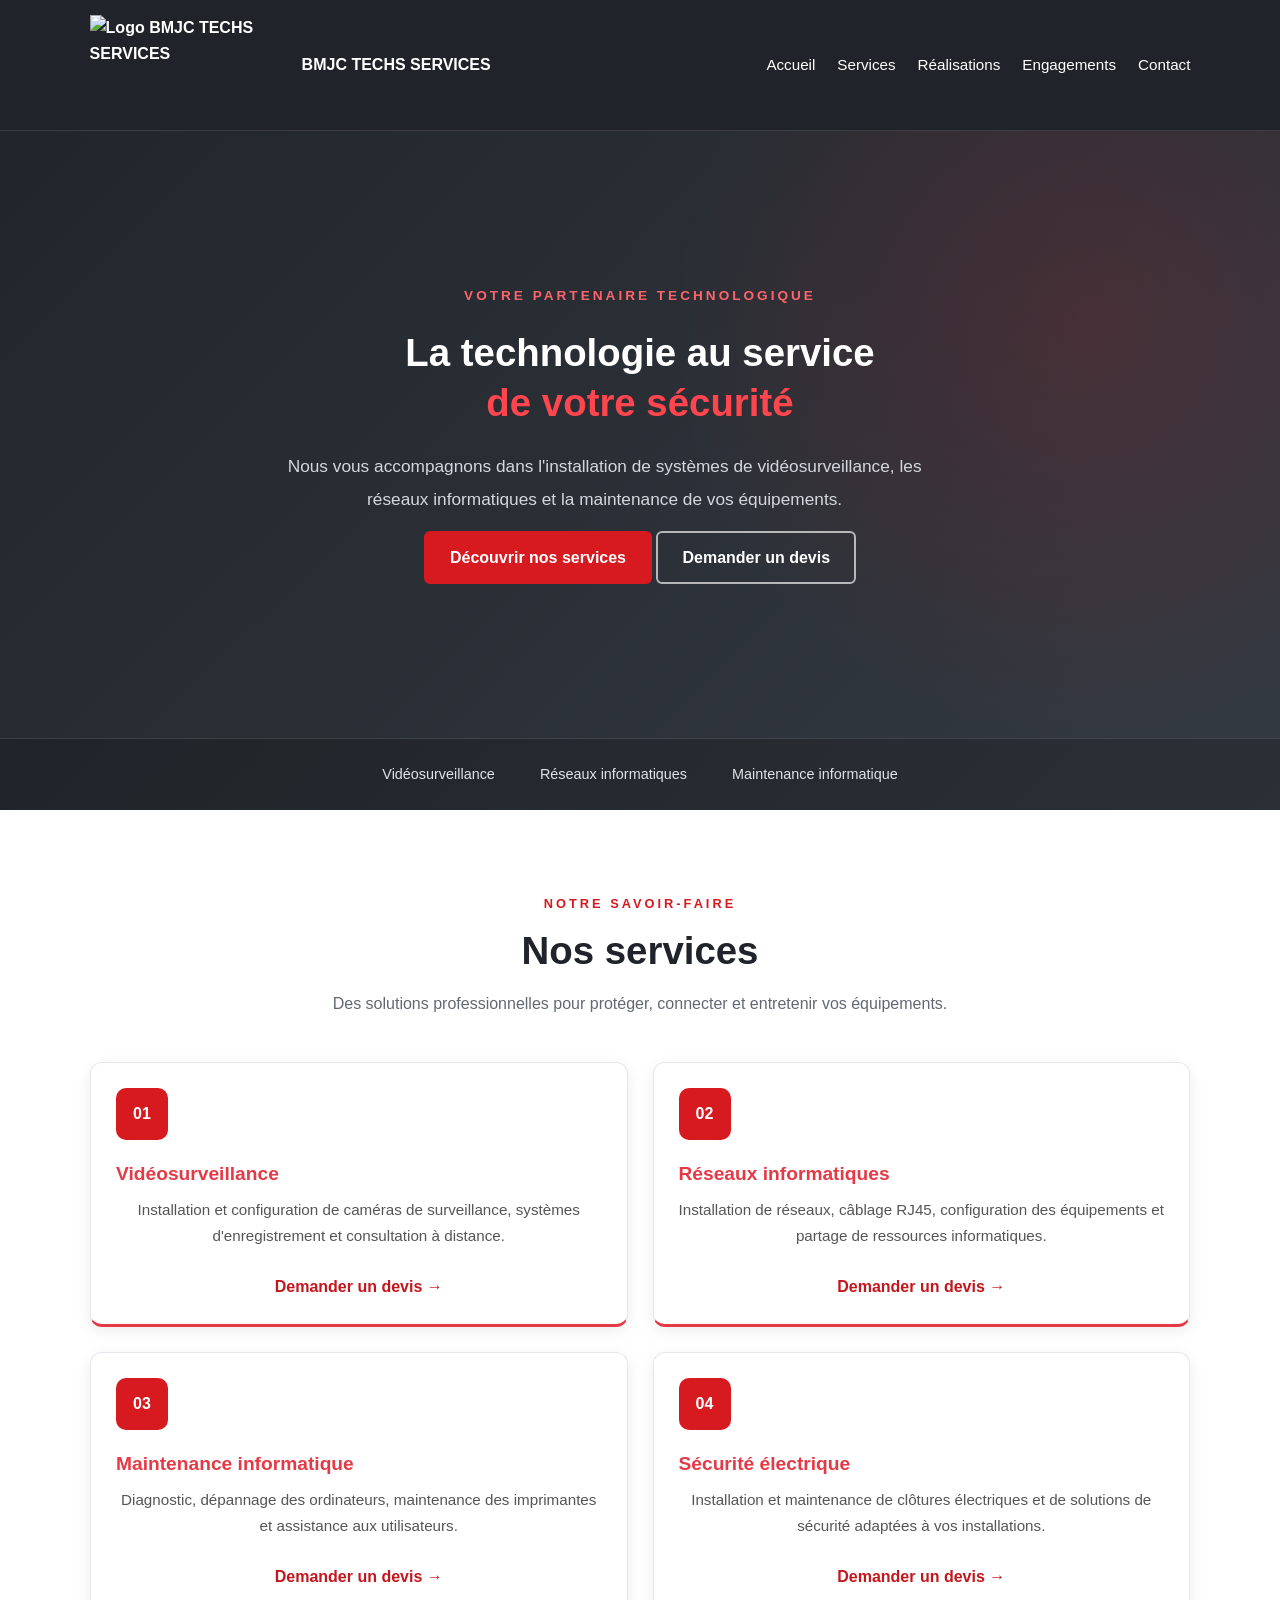
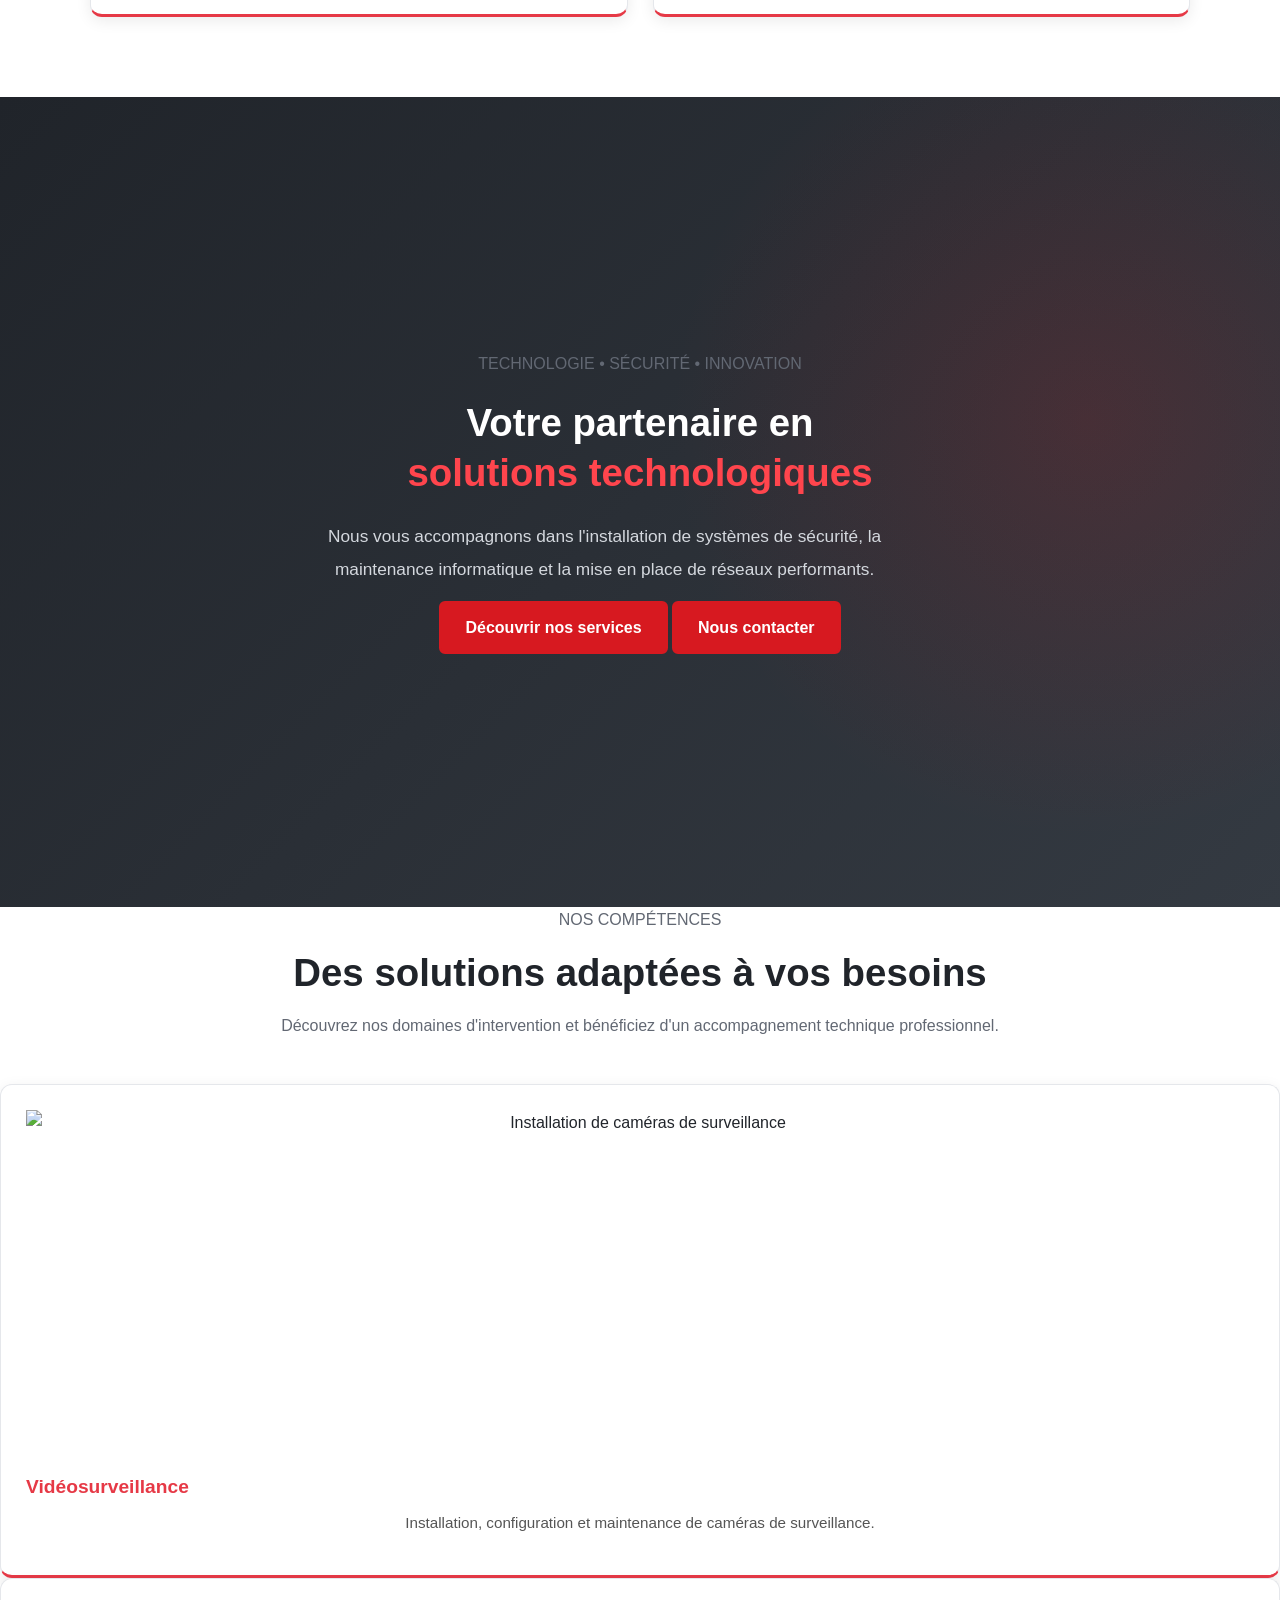
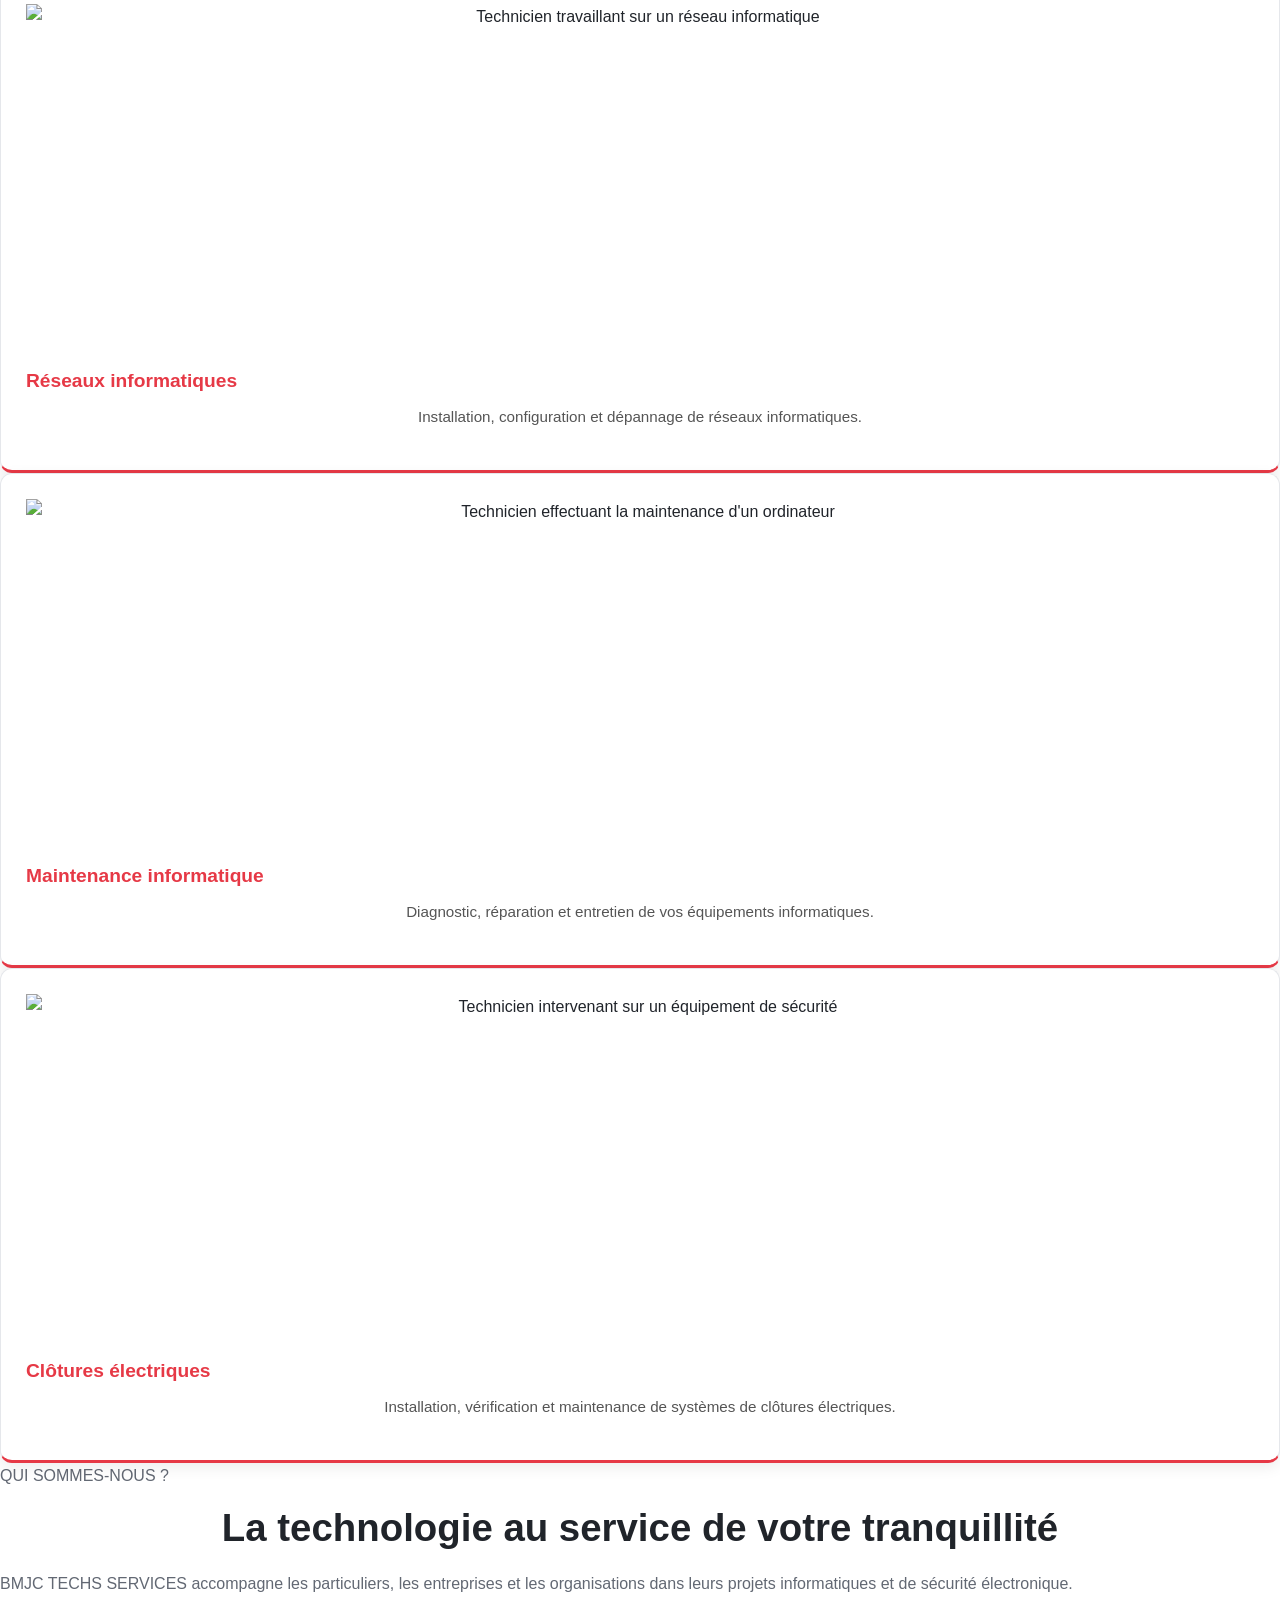
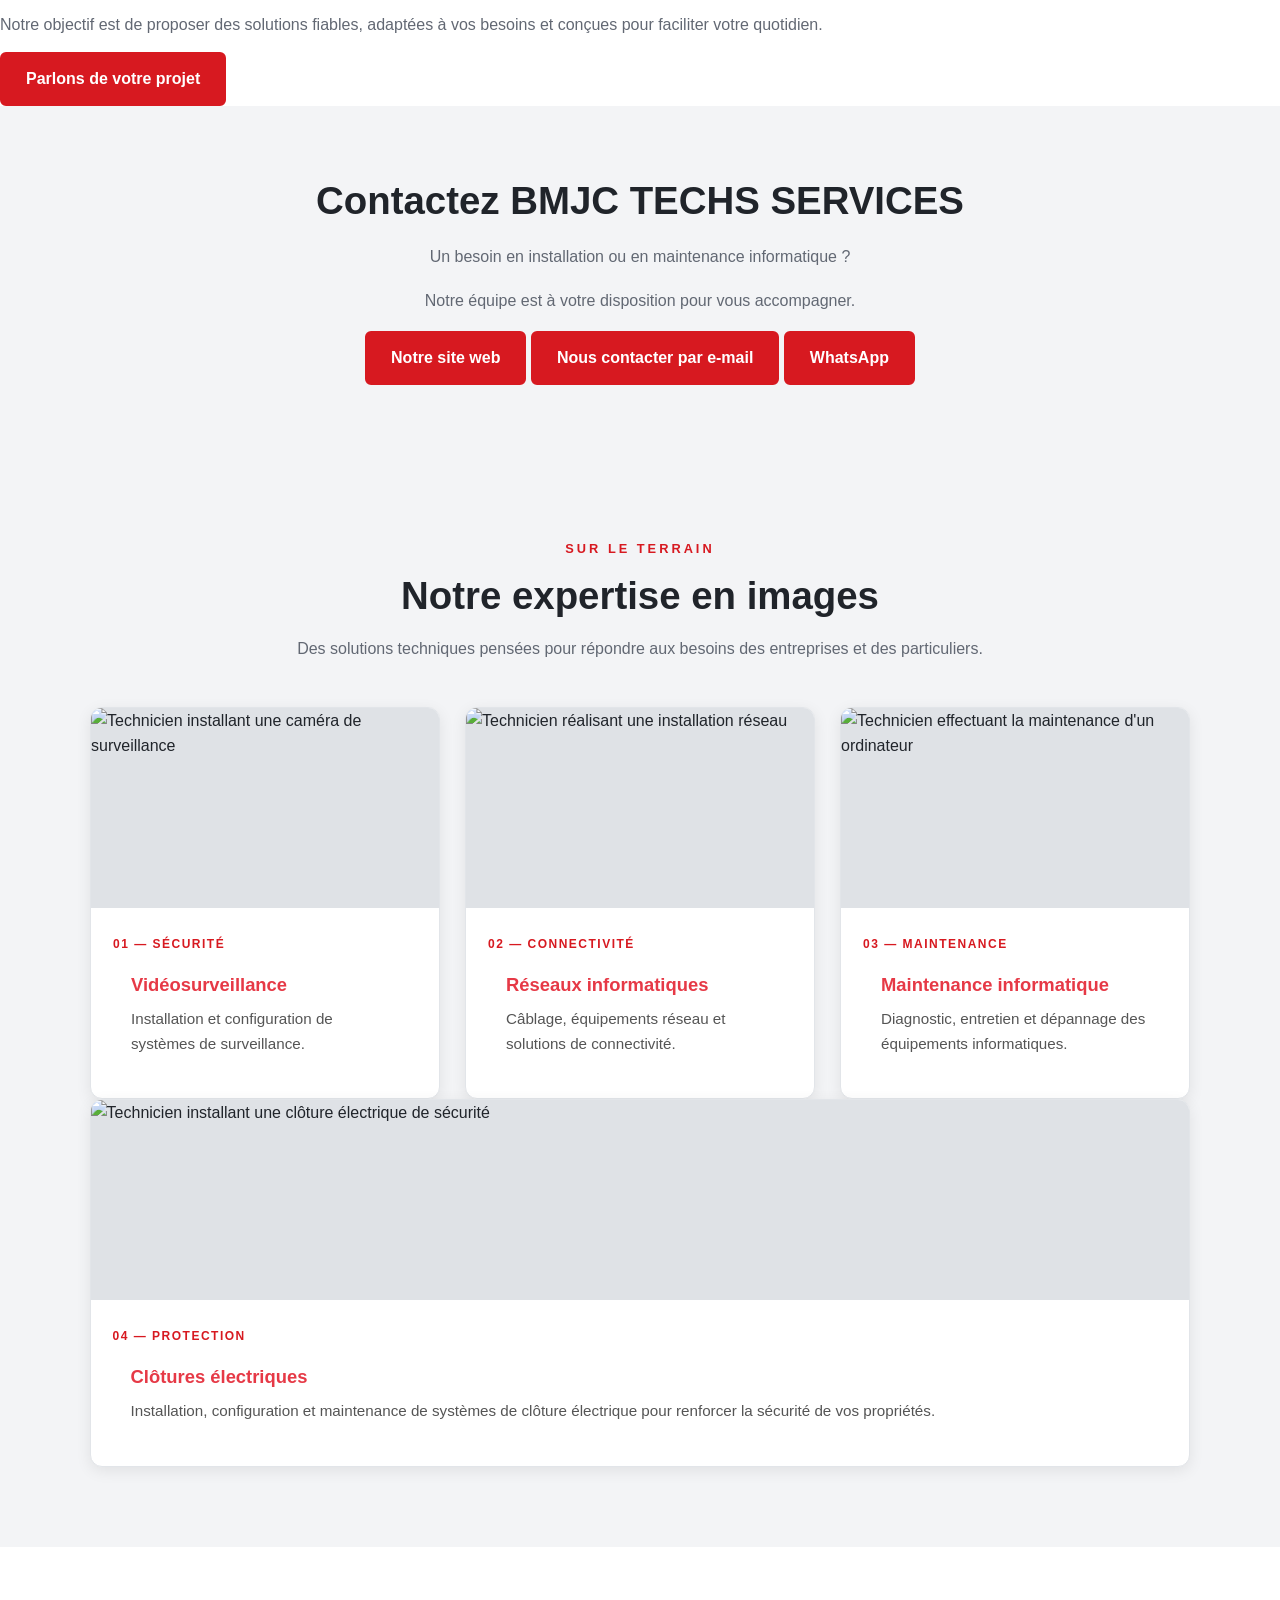
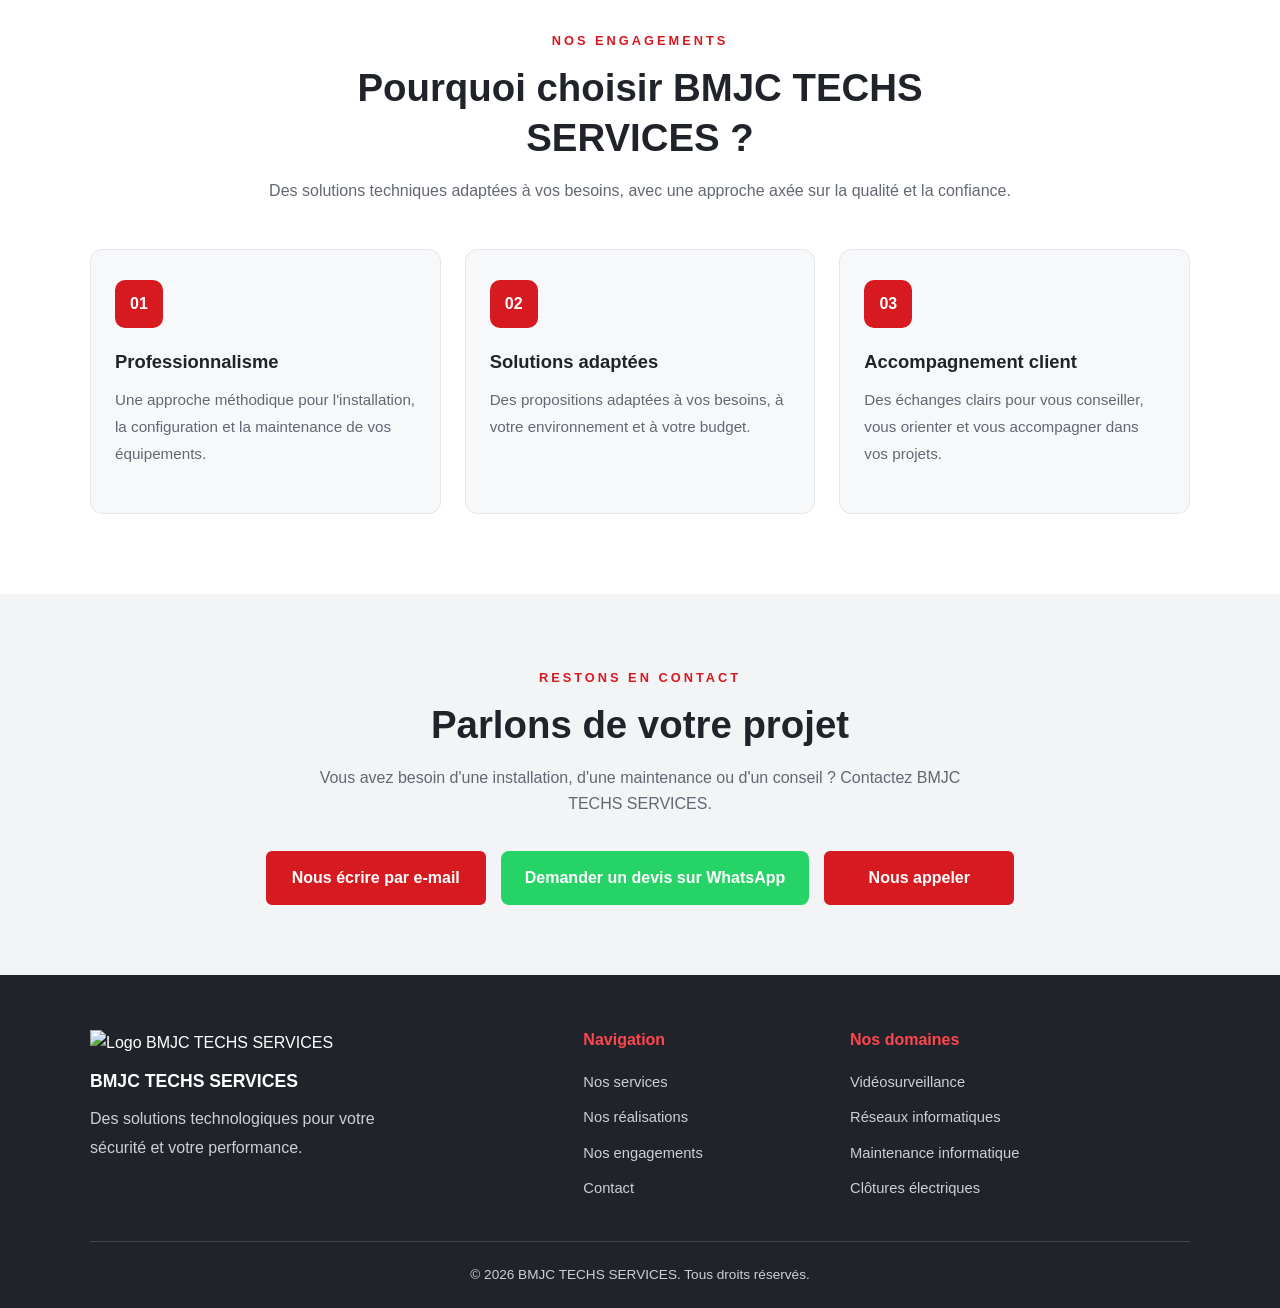
==== commit 038f8df7: "Add files via upload" ====
--- a/index.html
+++ b/index.html
@@ -1,122 +1,604 @@
-
 <!DOCTYPE html>
 <html lang="fr">
+
 <head>
     <meta charset="UTF-8">
     <meta name="viewport" content="width=device-width, initial-scale=1.0">
 
-    <meta
-        name="description"
-        content="Découvrez BMJC TECHS CONGO, spécialiste en vidéosurveillance, réseaux informatiques et maintenance."
-    >
-
-    <meta name="theme-color" content="#111318">
-
-    <title>BMJC TECHS SERVICES </title>
-
-    <link rel="stylesheet" href="../css/style.css">
-
-    <script src="../js/main.js" defer></script>
+    <meta name="description" content="BMJC TECHS SERVICES : installation de caméras de surveillance, maintenance informatique, réseaux informatiques et clôtures électriques.">
+
+    <title>BMJC TECHS SERVICES | Carte de visite numérique</title>
+
+    <!-- Feuille de style -->
+    <link rel="stylesheet" href="style.css">
 </head>
 
-<body class="digital-card-page">
-
-    <main class="digital-card-container">
-
-        <section class="digital-card">
-
-           
-<div class="digital-card-header">
-
-    <img
-        src="../image/logo.png.png"
-        alt="Logo BMJC TECHS SERVICES"
-        style="width: 400px; height: 300px; object-fit: contain; display: block; margin: 0 auto 15px;"
-    >
-
-    <div class="digital-logo">
-        BMJC
-        <span>TECHS SERVICES</span>
+
+<body>
+
+   
+
+    
+<!-- BANNIERE D'ACCUEIL -->
+<header class="hero">
+
+  
+<nav class="navbar">
+    <a href="#accueil" class="nav-logo">
+        <img src="image/logo.png.png" alt="Logo BMJC TECHS SERVICES">
+        <span>BMJC TECHS SERVICES</span>
+    </a>
+
+    <div class="nav-links">
+        <a href="#accueil">Accueil</a>
+        <a href="#services">Services</a>
+        <a href="#realisations">Réalisations</a>
+        <a href="#engagements">Engagements</a>
+        <a href="#contact">Contact</a>
     </div>
-
-    <p class="digital-tagline">
-        Sécurité · connectivité· Performance
-    </p>
-
-</div>
-
-
-            <div class="digital-card-content">
-
-                <p class="section-label">Bienvenue chez nous</p>
-
-                <h1>BMJC TECHS SERVICES</h1>
-
-                <p class="digital-description">
-                    Votre partenaire en solutions informatiques,
-                    réseaux et systèmes de sécurité.
+</nav>
+
+
+  <div class="hero-content">
+    <p class="hero-tag">
+      VOTRE PARTENAIRE TECHNOLOGIQUE
+    </p>
+
+    <h1>
+      La technologie au service
+      <span>de votre sécurité</span>
+    </h1>
+
+    <p class="hero-description">
+      Nous vous accompagnons dans l'installation
+      de systèmes de vidéosurveillance, les réseaux
+      informatiques et la maintenance de vos équipements.
+    </p>
+
+    <div class="hero-buttons">
+      <a href="#contact" class="btn">
+        Découvrir nos services
+      </a>
+
+      <a href="#contact" class="btn btn-outline">
+        Demander un devis
+      </a>
+    </div>
+  </div>
+
+  <div class="hero-footer">
+    <span>Vidéosurveillance</span>
+    <span>Réseaux informatiques</span>
+    <span>Maintenance informatique</span>
+  </div>
+
+</header>
+
+
+<!-- SECTION NOS SERVICES -->
+<section id="services" class="services-section">
+
+  <div class="section-heading">
+    <span class="section-tag">NOTRE SAVOIR-FAIRE</span>
+    <h2>Nos services</h2>
+    <p>
+      Des solutions professionnelles pour protéger,
+      connecter et entretenir vos équipements.
+    </p>
+  </div>
+
+  <div class="services-container">
+
+    <!-- Service 1 -->
+    <article class="service-card">
+      <div class="service-icon">
+        <span>01</span>
+      </div>
+      <h3>Vidéosurveillance</h3>
+      <p>
+        Installation et configuration de caméras
+        de surveillance, systèmes d'enregistrement
+        et consultation à distance.
+      </p>
+      <a href="#contact" class="service-link">
+        Demander un devis →
+      </a>
+    </article>
+
+    <!-- Service 2 -->
+    <article class="service-card">
+      <div class="service-icon">
+        <span>02</span>
+      </div>
+      <h3>Réseaux informatiques</h3>
+      <p>
+        Installation de réseaux, câblage RJ45,
+        configuration des équipements et partage
+        de ressources informatiques.
+      </p>
+      <a href="#contact" class="service-link">
+        Demander un devis →
+      </a>
+    </article>
+
+    <!-- Service 3 -->
+    <article class="service-card">
+      <div class="service-icon">
+        <span>03</span>
+      </div>
+      <h3>Maintenance informatique</h3>
+      <p>
+        Diagnostic, dépannage des ordinateurs,
+        maintenance des imprimantes et assistance
+        aux utilisateurs.
+      </p>
+      <a href="#contact" class="service-link">
+        Demander un devis →
+      </a>
+    </article>
+
+    <!-- Service 4 -->
+    <article class="service-card">
+      <div class="service-icon">
+        <span>04</span>
+      </div>
+      <h3>Sécurité électrique</h3>
+      <p>
+        Installation et maintenance de clôtures
+        électriques et de solutions de sécurité
+        adaptées à vos installations.
+      </p>
+      <a href="#contact" class="service-link">
+        Demander un devis →
+      </a>
+    </article>
+
+  </div>
+
+</section>
+
+
+    <!-- Section principale -->
+    <main>
+
+        <section id="accueil" class="hero">
+
+            <div class="hero-content">
+
+                <p class="surtitle">TECHNOLOGIE • SÉCURITÉ • INNOVATION</p>
+
+                <h1>
+                    Votre partenaire en
+                    <span>solutions technologiques</span>
+                </h1>
+
+                <p class="hero-description">
+                    Nous vous accompagnons dans l'installation de systèmes
+                    de sécurité, la maintenance informatique et la mise en
+                    place de réseaux performants.
                 </p>
 
-                <div class="digital-services">
-                    <h2>Nos domaines d'expertise</h2>
-
-                    <ul>
-                        <li>Vidéosurveillance et caméras de sécurité</li>
-                        <li>Installation et maintenance de réseaux informatiques</li>
-                        <li>Installation de clôtures électriques</li>
-                        <li>Maintenance informatique et assistance technique</li>
-                    </ul>
-                </div>
-
-                
-<div style="display: flex; flex-direction: column; align-items: center; gap: 20px; margin: 25px auto;">
-
-    <a href="../contact.html" 
-       style="display: block; width: 280px; box-sizing: border-box; padding: 14px 20px; text-align: center; text-decoration: none; background: #c62828; color: white; border-radius: 8px; font-weight: bold;">
-        Demander un devis
-    </a>
-
-    <a href="../index.html#services"
-       style="display: block; width: 280px; box-sizing: border-box; padding: 14px 20px; text-align: center; text-decoration: none; background: #c62828; color: white; border-radius: 8px; font-weight: bold;">
-        Découvrir nos services
-    </a>
-
-    <a href="../index.html#realisations"
-       style="display: block; width: 280px; box-sizing: border-box; padding: 14px 20px; text-align: center; text-decoration: none; background: #c62828; color: white; border-radius: 8px; font-weight: bold;">
-        Voir nos réalisations
-    </a>
-
-</div>
-
-
-                <div class="digital-contact">
-                    <h2>Contact professionnel</h2>
-
-                    <p>
-                        <strong>Zone :</strong>
-                        Pointe-Noire, Congo-Brazzaville
-                    </p>
-
-                    <p>
-                        Pour toute demande de renseignements ou de devis,
-                        utilisez notre page de contact.
-                    </p>
-
-                    <a href="../contact.html" class="text-link">
+                <div class="hero-buttons">
+
+                    <a href="#services" class="btn btn-primary">
+                        Découvrir nos services
+                    </a>
+
+                    <a href="#contact" class="btn btn-secondary">
                         Nous contacter
                     </a>
+
                 </div>
 
             </div>
 
-            <footer class="digital-card-footer">
-                <p>© <span id="current-year"></span> BMJC TECHS SERVICES</p>
-                <p>Des solutions fiables pour un monde connecté.</p>
-            </footer>
+            <div class="hero-image">
+
+                
+
+            </div>
 
         </section>
 
+        <!-- Section des services -->
+        <section id="services" class="services">
+
+            <div class="section-heading">
+
+                <p class="surtitle">NOS COMPÉTENCES</p>
+
+                <h2>Des solutions adaptées à vos besoins</h2>
+
+                <p>
+                    Découvrez nos domaines d'intervention et bénéficiez
+                    d'un accompagnement technique professionnel.
+                </p>
+
+            </div>
+
+            <div class="services-grid">
+
+                <article class="service-card">
+
+                    <img
+                        src="image/15C.png"
+                        alt="Installation de caméras de surveillance"
+                    >
+
+                    <h3>Vidéosurveillance</h3>
+
+                    <p>
+                        Installation, configuration et maintenance
+                        de caméras de surveillance.
+                    </p>
+
+                </article>
+
+                <article class="service-card">
+
+                    <img
+                        src="image/Réseau1.jpg"
+                        alt="Technicien travaillant sur un réseau informatique"
+                    >
+
+                    <h3>Réseaux informatiques</h3>
+
+                    <p>
+                        Installation, configuration et dépannage
+                        de réseaux informatiques.
+                    </p>
+
+                </article>
+
+                <article class="service-card">
+
+                    <img
+                        src="image/13.jpg"
+                        alt="Technicien effectuant la maintenance d'un ordinateur"
+                    >
+
+                    <h3>Maintenance informatique</h3>
+
+                    <p>
+                        Diagnostic, réparation et entretien
+                        de vos équipements informatiques.
+                    </p>
+
+                </article>
+
+                <article class="service-card">
+
+                    <img
+                        src="image/14E.jpg"
+                        alt="Technicien intervenant sur un équipement de sécurité"
+                    >
+
+                    <h3>Clôtures électriques</h3>
+
+                    <p>
+                        Installation, vérification et maintenance
+                        de systèmes de clôtures électriques.
+                    </p>
+
+                </article>
+
+            </div>
+
+            
+
+        </section>
+
+        <!-- Présentation de l'entreprise -->
+        <section id="apropos" class="about">
+
+            <div class="about-content">
+
+                <p class="surtitle">QUI SOMMES-NOUS ?</p>
+
+                <h2>La technologie au service de votre tranquillité</h2>
+
+                <p>
+                    BMJC TECHS SERVICES accompagne les particuliers,
+                    les entreprises et les organisations dans leurs
+                    projets informatiques et de sécurité électronique.
+                </p>
+
+                <p>
+                    Notre objectif est de proposer des solutions fiables,
+                    adaptées à vos besoins et conçues pour faciliter
+                    votre quotidien.
+                </p>
+
+                <a href="#contact" class="btn btn-primary">
+                    Parlons de votre projet
+                </a>
+
+            </div>
+
+            <section id="contact">
+  <h2>Contactez BMJC TECHS SERVICES</h2>
+  <p>Un besoin en installation ou en maintenance informatique ?</p>
+  <p>Notre équipe est à votre disposition pour vous accompagner.</p>
+
+ 
+<div class="hero-actions">
+
+    <a href="index.html" class="btn btn-primary">
+        Notre site web
+    </a>
+
+   
+<a
+    href="https://mail.google.com/mail/?view=cm&fs=1&to=bmjctechsservices%40gmail.com"
+    class="btn btn-primary"
+    target="_blank"
+    rel="noopener noreferrer"
+>
+    Nous contacter par e-mail
+</a>
+
+
+    <a
+        href="https://wa.me/242040113325"
+        class="btn btn-primary"
+        target="_blank"
+        rel="noopener noreferrer"
+    >
+        WhatsApp
+    </a>
+
+</div>
+
+
+</section>
+
+
+<!-- GALERIE DE NOS ACTIVITES -->
+<section id="realisations" class="gallery-section">
+
+  <div class="section-heading">
+    <span class="section-tag">SUR LE TERRAIN</span>
+    <h2>Notre expertise en images</h2>
+    <p>
+      Des solutions techniques pensées pour répondre
+      aux besoins des entreprises et des particuliers.
+    </p>
+  </div>
+
+  <div class="gallery-container">
+
+    <article class="gallery-card">
+      <img
+        src="image/camera.png.jpg"
+        alt="Technicien installant une caméra de surveillance"
+        loading="lazy"
+      >
+      <div class="gallery-info">
+        <span>01 — SÉCURITÉ</span>
+        <h3>Vidéosurveillance</h3>
+        <p>
+          Installation et configuration
+          de systèmes de surveillance.
+        </p>
+      </div>
+    </article>
+
+    <article class="gallery-card">
+      <img
+        src="image/réseau.png.jpg"
+        alt="Technicien réalisant une installation réseau"
+        loading="lazy"
+      >
+      <div class="gallery-info">
+        <span>02 — CONNECTIVITÉ</span>
+        <h3>Réseaux informatiques</h3>
+        <p>
+          Câblage, équipements réseau
+          et solutions de connectivité.
+        </p>
+      </div>
+    </article>
+
+    <article class="gallery-card">
+      <img
+        src="image/maintenace.png.jpg"
+        alt="Technicien effectuant la maintenance d'un ordinateur"
+        loading="lazy"
+      >
+      <div class="gallery-info">
+        <span>03 — MAINTENANCE</span>
+        <h3>Maintenance informatique</h3>
+        <p>
+          Diagnostic, entretien et dépannage
+          des équipements informatiques.
+        </p>
+      </div>
+    </article>
+
+  </div>
+  
+<!-- Service 4 : Clôture électrique -->
+<article class="gallery-card">
+  <img
+    src="image/cloture.png.jpg"
+    alt="Technicien installant une clôture électrique de sécurité"
+    loading="lazy"
+  >
+
+  <div class="gallery-info">
+    <span>04 — PROTECTION</span>
+    <h3>Clôtures électriques</h3>
+    <p>
+      Installation, configuration et maintenance
+      de systèmes de clôture électrique pour
+      renforcer la sécurité de vos propriétés.
+    </p>
+  </div>
+</article>
+
+
+</section>
+
+
+<!-- SECTION : POURQUOI NOUS CHOISIR -->
+<section id="engagements" class="engagements-section">
+
+  <div class="section-heading">
+    <span class="section-tag">NOS ENGAGEMENTS</span>
+    <h2>Pourquoi choisir BMJC TECHS SERVICES ?</h2>
+    <p>
+      Des solutions techniques adaptées à vos besoins,
+      avec une approche axée sur la qualité et la confiance.
+    </p>
+  </div>
+
+  <div class="engagements-container">
+
+    <article class="engagement-card">
+      <div class="engagement-icon">
+        <span>01</span>
+      </div>
+      <h3>Professionnalisme</h3>
+      <p>
+        Une approche méthodique pour l'installation,
+        la configuration et la maintenance de vos équipements.
+      </p>
+    </article>
+
+    <article class="engagement-card">
+      <div class="engagement-icon">
+        <span>02</span>
+      </div>
+      <h3>Solutions adaptées</h3>
+      <p>
+        Des propositions adaptées à vos besoins,
+        à votre environnement et à votre budget.
+      </p>
+    </article>
+
+    <article class="engagement-card">
+      <div class="engagement-icon">
+        <span>03</span>
+      </div>
+      <h3>Accompagnement client</h3>
+      <p>
+        Des échanges clairs pour vous conseiller,
+        vous orienter et vous accompagner dans vos projets.
+      </p>
+    </article>
+
+  </div>
+
+</section>
+
+
+
+        </section>
+
+       
+<!-- SECTION CONTACT -->
+<section id="contact" class="contact-section">
+
+  <div class="section-heading">
+    <span class="section-tag">RESTONS EN CONTACT</span>
+    <h2>Parlons de votre projet</h2>
+    <p>
+      Vous avez besoin d'une installation,
+      d'une maintenance ou d'un conseil ?
+      Contactez BMJC TECHS SERVICES.
+    </p>
+  </div>
+
+  <div class="contact-buttons">
+
+  
+<a
+    href="https://mail.google.com/mail/?view=cm&fs=1&to=bmjctechsservices%40gmail.com"
+    class="btn btn-primary"
+    target="_blank"
+    rel="noopener noreferrer"
+>
+    Nous écrire par e-mail
+</a>
+
+
+   <a
+    href="https://wa.me/242040113325?text=Bonjour%20BMJC%20TECHS%20SERVICES%2C%20je%20souhaite%20obtenir%20un%20devis."
+    class="btn-whatsapp"
+    target="_blank"
+    rel="noopener noreferrer"
+>
+    Demander un devis sur WhatsApp
+</a>
+
+    <a href="tel:+242066416536"
+       class="btn">
+      Nous appeler
+    </a>
+
+  </div>
+
+</section>
+
+
     </main>
 
+   
+        
+<!-- PIED DE PAGE -->
+<footer class="site-footer">
+
+  <div class="footer-content">
+
+    <div class="footer-brand">
+      <img
+        src="image/logo.png.png"
+        alt="Logo BMJC TECHS SERVICES"
+        class="footer-logo"
+        loading="lazy"
+      >
+
+      <h3>BMJC TECHS SERVICES</h3>
+
+      <p>
+        Des solutions technologiques pour
+        votre sécurité et votre performance.
+      </p>
+    </div>
+
+    <div class="footer-links">
+      <h4>Navigation</h4>
+      <a href="#services">Nos services</a>
+      <a href="#realisations">Nos réalisations</a>
+      <a href="#engagements">Nos engagements</a>
+      <a href="#contact">Contact</a>
+    </div>
+
+    <div class="footer-links">
+      <h4>Nos domaines</h4>
+      <span>Vidéosurveillance</span>
+      <span>Réseaux informatiques</span>
+      <span>Maintenance informatique</span>
+      <span>Clôtures électriques</span>
+    </div>
+
+  </div>
+
+  <div class="footer-bottom">
+    <p>
+      © <span id="current-year"></span>
+      BMJC TECHS SERVICES.
+      Tous droits réservés.
+    </p>
+  </div>
+
+</footer>
+
+    </footer>
+
+    <!-- Script JavaScript -->
+    <script src="script.js"></script>
+
 </body>
-</html>
+
+</html>
--- a/style.css
+++ b/style.css
@@ -0,0 +1,1007 @@
+
+/* ==============================
+   BMJC TECHS SERVICES
+   Design premium et dynamique
+================================= */
+
+:root {
+  --rouge: #d71920;
+  --rouge-fonce: #a90f16;
+  --gris-fonce: #20242a;
+  --gris: #626873;
+  --gris-clair: #f3f4f6;
+  --blanc: #ffffff;
+}
+
+* {
+  margin: 0;
+  padding: 0;
+  box-sizing: border-box;
+}
+
+html {
+  scroll-behavior: smooth;
+}
+
+body {
+  font-family: Arial, Helvetica, sans-serif;
+  background: var(--blanc);
+  color: var(--gris-fonce);
+  line-height: 1.6;
+}
+
+/* Titres */
+
+h1,
+h2,
+h3,
+h4 {
+  text-align: center;
+  line-height: 1.3;
+  margin-bottom: 18px;
+}
+
+h1 {
+  font-size: clamp(2rem, 5vw, 3.5rem);
+  font-weight: 800;
+}
+
+h2 {
+  font-size: clamp(1.6rem, 4vw, 2.4rem);
+}
+
+p {
+  color: var(--gris);
+  margin-bottom: 15px;
+}
+
+/* Section contact */
+
+#contact {
+  padding: 70px 20px;
+  text-align: center;
+  background: var(--gris-clair);
+}
+
+#contact h2 {
+  color: var(--gris-fonce);
+}
+
+#contact p {
+  max-width: 650px;
+  margin: 0 auto 18px;
+}
+
+/* Boutons alignés horizontalement */
+
+.contact-buttons {
+  display: flex;
+  flex-direction: row;
+  justify-content: center;
+  align-items: center;
+  flex-wrap: wrap;
+  gap: 15px;
+  margin-top: 30px;
+}
+
+.btn {
+  display: inline-flex;
+  align-items: center;
+  justify-content: center;
+  min-height: 48px;
+  padding: 12px 24px;
+  background: var(--rouge);
+  color: var(--blanc);
+  text-decoration: none;
+  font-weight: bold;
+  border: 2px solid var(--rouge);
+  border-radius: 6px;
+  transition: background 0.25s ease,
+              transform 0.25s ease,
+              box-shadow 0.25s ease;
+}
+
+.btn:hover {
+  background: var(--rouge-fonce);
+  border-color: var(--rouge-fonce);
+  transform: translateY(-3px);
+  box-shadow: 0 8px 18px rgba(0, 0, 0, 0.15);
+}
+
+.btn:focus-visible {
+  outline: 3px solid var(--gris-fonce);
+  outline-offset: 4px;
+}
+
+/* Adaptation aux téléphones */
+
+@media (max-width: 600px) {
+  #contact {
+    padding: 45px 16px;
+  }
+
+  .contact-buttons {
+    gap: 12px;
+  }
+
+  .btn {
+    width: 100%;
+    max-width: 320px;
+  }
+}
+
+
+/* ==============================
+   BANNIERE D'ACCUEIL
+================================= */
+
+.hero {
+  min-height: 90vh;
+  display: flex;
+  flex-direction: column;
+  justify-content: space-between;
+  overflow: hidden;
+  background:
+    radial-gradient(
+      circle at 85% 40%,
+      rgba(215, 25, 32, 0.15),
+      transparent 35%
+    ),
+    linear-gradient(135deg, #20242a, #343a42);
+  color: var(--blanc);
+}
+
+/* Navigation */
+
+.navbar {
+  display: flex;
+  justify-content: space-between;
+  align-items: center;
+  gap: 20px;
+  padding: 22px 7%;
+  border-bottom: 1px solid rgba(255, 255, 255, 0.12);
+}
+
+.brand {
+  display: flex;
+  align-items: center;
+  gap: 12px;
+  color: var(--blanc);
+  text-decoration: none;
+  font-weight: 800;
+}
+
+.logo {
+  width: 200px;
+  height: 100px;
+  object-fit: contain;
+}
+
+.nav-contact {
+  color: var(--blanc);
+  text-decoration: none;
+  border: 1px solid var(--rouge);
+  border-radius: 5px;
+  padding: 10px 18px;
+  transition: background 0.25s ease;
+}
+
+.nav-contact:hover {
+  background: var(--rouge);
+}
+
+/* Texte principal */
+
+.hero-content {
+  width: min(900px, 100%);
+  padding: 75px 7%;
+  text-align: center;
+  margin: auto;
+}
+
+.hero-tag {
+  color: #ff646a;
+  font-size: 0.85rem;
+  font-weight: 800;
+  letter-spacing: 3px;
+}
+
+
+.hero-content h1 {
+  width: 100%;
+  text-align: center;
+  font-size: clamp(1.5rem, 3vw, 2.8rem);
+  color: var(--blanc);
+  margin: 22px auto;
+  white-space: nowrap;
+}
+
+
+
+.hero-content h1 span {
+  display: block;
+  color: #ff454d;
+}
+
+.hero-description {
+  max-width: 650px;
+  color: #d4d8de;
+  font-size: 1.08rem;
+  line-height: 1.9;
+}
+
+/* Boutons de la bannière */
+
+.hero-buttons {
+  display: contents;
+  flex-direction: row;
+  flex-wrap: wrap;
+  gap: 15px;
+  margin-top: 30px;
+}
+
+.hero-buttons .btn {
+  width: auto;
+}
+
+.btn-outline {
+  background: transparent;
+  border-color: rgba(255, 255, 255, 0.65);
+}
+
+.btn-outline:hover {
+  background: var(--blanc);
+  color: var(--gris-fonce);
+  border-color: var(--blanc);
+}
+
+/* Bandeau inférieur */
+
+.hero-footer {
+  display: flex;
+  flex-wrap: wrap;
+  justify-content: center;
+  gap: 20px 45px;
+  padding: 24px;
+  background: rgba(0, 0, 0, 0.18);
+  border-top: 1px solid rgba(255, 255, 255, 0.12);
+}
+
+.hero-footer span {
+  color: #e0e3e8;
+  font-size: 0.9rem;
+}
+
+/* Adaptation aux petits écrans */
+
+@media (max-width: 600px) {
+  .hero {
+    min-height: auto;
+  }
+
+  .navbar {
+    padding: 18px;
+  }
+
+  .brand {
+    font-size: 0.85rem;
+  }
+
+  .logo {
+    width: 42px;
+    height: 42px;
+  }
+
+  .nav-contact {
+    padding: 8px 10px;
+    font-size: 0.8rem;
+  }
+
+  .hero-content {
+    padding: 65px 22px;
+  }
+
+  .hero-content h1 {
+    text-align: center;
+  }
+
+  .hero-content {
+    text-align: center;
+  }
+
+  .hero-buttons {
+    justify-content: center;
+  }
+
+  .hero-buttons .btn {
+    width: 100%;
+  }
+
+  .hero-footer {
+    gap: 12px;
+    padding: 20px 12px;
+  }
+}
+
+
+/* ==============================
+   SECTION NOS SERVICES
+================================= */
+
+.services-section {
+  padding: 80px 7%;
+  background: #ffffff;
+}
+
+.section-heading {
+  max-width: 750px;
+  margin: 0 auto 45px;
+  text-align: center;
+}
+
+.section-tag {
+  display: inline-block;
+  color: #d71920;
+  font-size: 0.8rem;
+  font-weight: 800;
+  letter-spacing: 3px;
+  margin-bottom: 12px;
+}
+
+.section-heading h2 {
+  font-size: clamp(1.8rem, 3vw, 2.5rem);
+  color: #20242a;
+  margin-bottom: 15px;
+}
+
+.section-heading p {
+  color: #626873;
+}
+
+/* Disposition des cartes */
+
+.services-container {
+  display: grid;
+  grid-template-columns: repeat(2, minmax(0, 1fr));
+  gap: 25px;
+  max-width: 1100px;
+  margin: 0 auto;
+}
+
+.service-card {
+  padding: 30px;
+  background: #f7f8fa;
+  border: 1px solid #e5e7eb;
+  border-radius: 12px;
+  transition: transform 0.25s ease,
+              box-shadow 0.25s ease,
+              border-color 0.25s ease;
+}
+
+.service-card:hover {
+  transform: translateY(-5px);
+  border-color: #d71920;
+  box-shadow: 0 12px 28px rgba(0, 0, 0, 0.08);
+}
+
+.service-icon {
+  width: 52px;
+  height: 52px;
+  display: flex;
+  align-items: center;
+  justify-content: center;
+  background: #d71920;
+  color: #ffffff;
+  border-radius: 10px;
+  font-weight: 800;
+  margin-bottom: 22px;
+}
+
+.service-card h3 {
+  text-align: left;
+  font-size: 1.25rem;
+  color: #20242a;
+  margin-bottom: 12px;
+}
+
+.service-card p {
+  color: #626873;
+  line-height: 1.8;
+}
+
+.service-link {
+  display: inline-block;
+  margin-top: 10px;
+  color: #c4161d;
+  text-decoration: none;
+  font-weight: 700;
+}
+
+.service-link:hover {
+  text-decoration: underline;
+}
+
+/* Tablettes et téléphones */
+
+@media (max-width: 700px) {
+  .services-section {
+    padding: 55px 20px;
+  }
+
+  .services-container {
+    grid-template-columns: 1fr;
+    gap: 18px;
+  }
+
+  .service-card {
+    padding: 24px;
+  }
+}
+
+
+/* ==============================
+   GALERIE PROFESSIONNELLE
+================================= */
+
+.gallery-section {
+  padding: 80px 7%;
+  background: #f3f4f6;
+}
+
+.gallery-container {
+  max-width: 1100px;
+  margin: 0 auto;
+  display: grid;
+  grid-template-columns: repeat(3, minmax(0, 1fr));
+  gap: 24px;
+}
+
+.gallery-card {
+  overflow: hidden;
+  background: #ffffff;
+  border-radius: 12px;
+  border: 1px solid #e2e5e9;
+  box-shadow: 0 5px 18px rgba(0, 0, 0, 0.04);
+  transition: transform 0.25s ease,
+              box-shadow 0.25s ease;
+}
+
+.gallery-card:hover {
+  transform: translateY(-5px);
+  box-shadow: 0 12px 28px rgba(0, 0, 0, 0.10);
+}
+
+.gallery-card img {
+  display: block;
+  width: 100%;
+  height: 220px;
+  object-fit: cover;
+  background: #dfe2e6;
+}
+
+.gallery-info {
+  padding: 22px;
+}
+
+.gallery-info span {
+  color: #d71920;
+  font-size: 0.75rem;
+  font-weight: 800;
+  letter-spacing: 1.5px;
+}
+
+.gallery-info h3 {
+  text-align: left;
+  color: #20242a;
+  margin: 12px 0;
+  font-size: 1.15rem;
+}
+
+.gallery-info p {
+  color: #626873;
+  font-size: 0.95rem;
+  line-height: 1.7;
+}
+
+/* Tablettes */
+
+@media (max-width: 900px) {
+  .gallery-container {
+    grid-template-columns: repeat(2, minmax(0, 1fr));
+  }
+}
+
+/* Téléphones */
+
+@media (max-width: 600px) {
+  .gallery-section {
+    padding: 55px 20px;
+  }
+
+  .gallery-container {
+    grid-template-columns: 1fr;
+  }
+
+  .gallery-card img {
+    height: 230px;
+  }
+}
+
+
+/* ==============================
+   NOS ENGAGEMENTS
+================================= */
+
+.engagements-section {
+  padding: 80px 7%;
+  background: #ffffff;
+}
+
+.engagements-container {
+  max-width: 1100px;
+  margin: 0 auto;
+  display: grid;
+  grid-template-columns: repeat(3, minmax(0, 1fr));
+  gap: 24px;
+}
+
+.engagement-card {
+  padding: 30px 24px;
+  background: #f7f8fa;
+  border: 1px solid #e5e7eb;
+  border-radius: 12px;
+  transition: transform 0.25s ease,
+              border-color 0.25s ease,
+              box-shadow 0.25s ease;
+}
+
+.engagement-card:hover {
+  transform: translateY(-5px);
+  border-color: #d71920;
+  box-shadow: 0 10px 25px rgba(0, 0, 0, 0.07);
+}
+
+.engagement-icon {
+  width: 48px;
+  height: 48px;
+  display: flex;
+  align-items: center;
+  justify-content: center;
+  margin-bottom: 22px;
+  border-radius: 10px;
+  background: #d71920;
+  color: #ffffff;
+  font-weight: 800;
+}
+
+.engagement-card h3 {
+  text-align: left;
+  color: #20242a;
+  font-size: 1.15rem;
+  margin-bottom: 12px;
+}
+
+.engagement-card p {
+  color: #626873;
+  font-size: 0.95rem;
+  line-height: 1.8;
+}
+
+/* Tablettes et téléphones */
+
+@media (max-width: 800px) {
+  .engagements-container {
+    grid-template-columns: repeat(2, minmax(0, 1fr));
+  }
+}
+
+@media (max-width: 550px) {
+  .engagements-section {
+    padding: 55px 20px;
+  }
+
+  .engagements-container {
+    grid-template-columns: 1fr;
+  }
+
+  .engagement-card {
+    padding: 24px;
+  }
+}
+
+
+/* ==============================
+   CONTACT PROFESSIONNEL
+================================= */
+
+.contact-section {
+  padding: 80px 20px;
+  background: #f3f4f6;
+  text-align: center;
+}
+
+.contact-section .section-heading {
+  margin-bottom: 35px;
+}
+
+.contact-section .contact-buttons {
+  display: flex;
+  justify-content: center;
+  align-items: center;
+  flex-wrap: wrap;
+  gap: 15px;
+}
+
+.contact-section .btn {
+  width: auto;
+  min-width: 190px;
+}
+
+@media (max-width: 600px) {
+  .contact-section {
+    padding: 55px 18px;
+  }
+
+  .contact-section .contact-buttons {
+    flex-direction: column;
+  }
+
+  .contact-section .btn {
+    width: 100%;
+    max-width: 320px;
+  }
+}
+
+
+/* ==============================
+   PIED DE PAGE
+================================= */
+
+.site-footer {
+  background: #20242a;
+  color: #ffffff;
+  padding: 55px 7% 0;
+}
+
+.footer-content {
+  max-width: 1100px;
+  margin: 0 auto;
+  padding-bottom: 40px;
+  display: grid;
+  grid-template-columns: 2fr 1fr 1.5fr;
+  gap: 40px;
+}
+
+.footer-logo {
+  width: 65px;
+  height: 65px;
+  object-fit: contain;
+  margin-bottom: 15px;
+}
+
+.footer-brand h3 {
+  color: #ffffff;
+  text-align: left;
+  font-size: 1.1rem;
+  margin-bottom: 12px;
+}
+
+.footer-brand p {
+  max-width: 320px;
+  color: #cbd0d8;
+  line-height: 1.8;
+}
+
+.footer-links {
+  display: flex;
+  flex-direction: column;
+  align-items: flex-start;
+  gap: 12px;
+}
+
+.footer-links h4 {
+  color: #ff454d;
+  text-align: left;
+  margin-bottom: 8px;
+}
+
+.footer-links a,
+.footer-links span {
+  color: #cbd0d8;
+  text-decoration: none;
+  font-size: 0.92rem;
+}
+
+.footer-links a:hover {
+  color: #ffffff;
+  text-decoration: underline;
+}
+
+.footer-bottom {
+  border-top: 1px solid #41464f;
+  padding: 22px 0;
+  text-align: center;
+}
+
+.footer-bottom p {
+  color: #cbd0d8;
+  font-size: 0.85rem;
+  margin: 0;
+}
+
+@media (max-width: 750px) {
+  .footer-content {
+    grid-template-columns: 1fr;
+    gap: 30px;
+  }
+
+  .site-footer {
+    padding: 40px 22px 0;
+  }
+}
+
+
+
+/* Réduire les images de la section Nos services */
+.service-card img {
+    width: 100%;
+    height: 350px;
+    object-fit: contain;
+    display: block;
+    margin: 0 auto 15px;
+}
+
+
+/* Cartes de la section Services */
+.service-card {
+    background-color: #ffffff;
+    padding: 25px;
+    border-radius: 12px;
+    box-shadow: 0 4px 15px rgba(0, 0, 0, 0.08);
+    text-align: center;
+    transition: transform 0.3s ease, box-shadow 0.3s ease;
+    border-bottom: 3px solid #e63946;
+}
+
+/* Effet au passage de la souris */
+.service-card:hover {
+    transform: translateY(-6px);
+    box-shadow: 0 8px 25px rgba(0, 0, 0, 0.15);
+}
+
+/* Titres des services */
+.service-card h3 {
+    color: #e63946;
+    font-size: 1.2rem;
+    margin: 15px 0 10px;
+}
+
+/* Descriptions des services */
+.service-card p {
+    color: #555555;
+    font-size: 0.95rem;
+    line-height: 1.7;
+}
+
+/* Disposition des cartes */
+.services-container {
+    display: grid;
+    grid-template-columns: repeat(2, minmax(0, 1fr));
+    gap: 25px;
+}
+
+/* Adaptation aux téléphones */
+@media (max-width: 650px) {
+    .services-container {
+        grid-template-columns: 1fr;
+    }
+}
+
+
+/* Galerie des réalisations */
+.gallery-card {
+    background: #ffffff;
+    border-radius: 12px;
+    overflow: hidden;
+    box-shadow: 0 4px 15px rgba(0, 0, 0, 0.08);
+    transition: transform 0.3s ease, box-shadow 0.3s ease;
+}
+
+/* Images de la galerie */
+.gallery-card img {
+    width: 100%;
+    height: 200px;
+    object-fit: cover;
+    display: block;
+}
+
+/* Effet au survol */
+.gallery-card:hover {
+    transform: translateY(-5px);
+    box-shadow: 0 8px 25px rgba(0, 0, 0, 0.15);
+}
+
+/* Texte sous les images */
+.gallery-card h3 {
+    color: #e63946;
+    margin: 18px 18px 10px;
+    text-align: left;
+}
+
+.gallery-card p {
+    color: #555555;
+    line-height: 1.6;
+    margin: 0 18px 20px;
+}
+
+/* Disposition de la galerie */
+.gallery-container {
+    display: grid;
+    grid-template-columns: repeat(3, minmax(0, 1fr));
+    gap: 25px;
+}
+
+/* Tablettes */
+@media (max-width: 900px) {
+    .gallery-container {
+        grid-template-columns: repeat(2, minmax(0, 1fr));
+    }
+}
+
+/* Téléphones */
+@media (max-width: 600px) {
+    .gallery-container {
+        grid-template-columns: 1fr;
+    }
+}
+
+
+/* Bouton de demande de devis sur WhatsApp */
+.btn-whatsapp {
+    display: inline-block;
+    background-color: #25D366;
+    color: #ffffff;
+    padding: 14px 24px;
+    border-radius: 8px;
+    text-decoration: none;
+    font-weight: bold;
+    text-align: center;
+    transition: background-color 0.3s ease, transform 0.3s ease;
+}
+
+.btn-whatsapp:hover {
+    background-color: #1da851;
+    transform: translateY(-3px);
+}
+
+
+/* Menu de navigation */
+.navbar {
+    display: flex;
+    align-items: center;
+    justify-content: space-between;
+    gap: 20px;
+    padding: 15px 7%;
+    background: #20242a;
+}
+
+.nav-logo {
+    display: flex;
+    align-items: center;
+    gap: 12px;
+    color: #ffffff;
+    text-decoration: none;
+    font-weight: bold;
+}
+
+.nav-logo img {
+    width: 200px;
+    height: 100px;
+    object-fit: contain;}
+
+.nav-links {
+    display: flex;
+    align-items: center;
+    justify-content: center;
+    flex-wrap: wrap;
+    gap: 22px;
+}
+
+.nav-links a {
+    color: #ffffff;
+    text-decoration: none;
+    font-size: 0.95rem;
+    transition: color 0.3s ease;
+}
+
+.nav-links a:hover {
+    color: #ff454d;
+}
+
+/* Adaptation aux téléphones */
+@media (max-width: 750px) {
+    .navbar {
+        flex-direction: column;
+        padding: 18px;
+    }
+
+    .nav-links {
+        gap: 14px;
+    }
+}
+
+
+/* Animation d'apparition des éléments */
+.reveal {
+    opacity: 0;
+    transform: translateY(30px);
+    transition: opacity 0.7s ease, transform 0.7s ease;
+}
+
+.reveal.visible {
+    opacity: 1;
+    transform: translateY(0);
+}
+
+/* Respecter les préférences de réduction des animations */
+@media (prefers-reduced-motion: reduce) {
+    .reveal {
+        opacity: 1;
+        transform: none;
+        transition: none;
+    }
+}
+
+
+
+
+.fiche-boutons {
+    display: flex;
+    flex-direction: column;
+    align-items: center;
+    gap: 15px;
+    margin: 25px auto;
+}
+
+.fiche-boutons .btn {
+    display: block;
+    width: 280px;
+    max-width: 100%;
+    box-sizing: border-box;
+    padding: 14px 20px;
+    text-align: center;
+    text-decoration: none;
+    background-color: #c62828;
+    color: white;
+    border-radius: 8px;
+    font-weight: bold;
+}
+
+.fiche-boutons .btn:hover {
+    background-color: #333333;
+}
+
+
+
+body.digital-card-page .fiche-boutons {
+    display: flex !important;
+    flex-direction: column !important;
+    align-items: center !important;
+    gap: 20px !important;
+    margin: 25px auto !important;
+}
+
+body.digital-card-page .fiche-boutons a {
+    display: block !important;
+    width: 280px !important;
+    max-width: 100% !important;
+    box-sizing: border-box !important;
+    padding: 14px 20px !important;
+    text-align: center !important;
+    text-decoration: none !important;
+    background: #c62828 !important;
+    color: #ffffff !important;
+    border-radius: 8px !important;
+    font-weight: bold !important;
+}
+
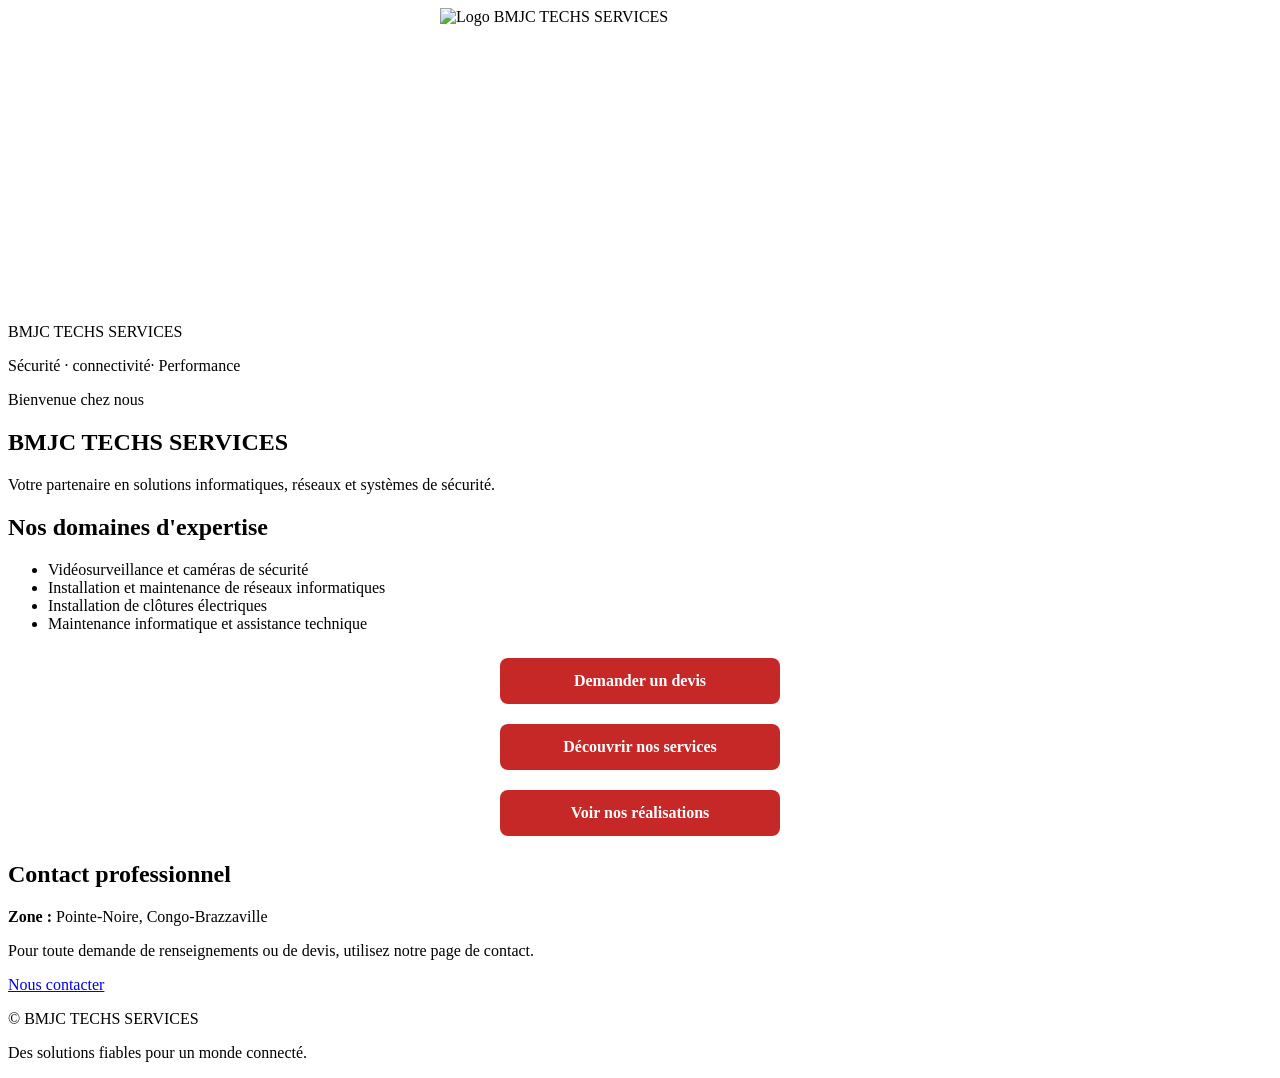
==== commit d3dfbe96: "Add files via upload" ====
--- a/index.html
+++ b/index.html
@@ -1,604 +1,122 @@
+
 <!DOCTYPE html>
 <html lang="fr">
-
 <head>
     <meta charset="UTF-8">
     <meta name="viewport" content="width=device-width, initial-scale=1.0">
 
-    <meta name="description" content="BMJC TECHS SERVICES : installation de caméras de surveillance, maintenance informatique, réseaux informatiques et clôtures électriques.">
+    <meta
+        name="description"
+        content="Découvrez BMJC TECHS CONGO, spécialiste en vidéosurveillance, réseaux informatiques et maintenance."
+    >
 
-    <title>BMJC TECHS SERVICES | Carte de visite numérique</title>
+    <meta name="theme-color" content="#111318">
 
-    <!-- Feuille de style -->
-    <link rel="stylesheet" href="style.css">
+    <title>BMJC TECHS SERVICES </title>
+
+    <link rel="stylesheet" href="../css/style.css">
+
+    <script src="../js/main.js" defer></script>
 </head>
 
+<body class="digital-card-page">
 
-<body>
+    <main class="digital-card-container">
 
-   
+        <section class="digital-card">
 
-    
-<!-- BANNIERE D'ACCUEIL -->
-<header class="hero">
+           
+<div class="digital-card-header">
 
-  
-<nav class="navbar">
-    <a href="#accueil" class="nav-logo">
-        <img src="image/logo.png.png" alt="Logo BMJC TECHS SERVICES">
-        <span>BMJC TECHS SERVICES</span>
+    <img
+        src="../image/logo.png.png"
+        alt="Logo BMJC TECHS SERVICES"
+        style="width: 400px; height: 300px; object-fit: contain; display: block; margin: 0 auto 15px;"
+    >
+
+    <div class="digital-logo">
+        BMJC
+        <span>TECHS SERVICES</span>
+    </div>
+
+    <p class="digital-tagline">
+        Sécurité · connectivité· Performance
+    </p>
+
+</div>
+
+
+            <div class="digital-card-content">
+
+                <p class="section-label">Bienvenue chez nous</p>
+
+                <h1>BMJC TECHS SERVICES</h1>
+
+                <p class="digital-description">
+                    Votre partenaire en solutions informatiques,
+                    réseaux et systèmes de sécurité.
+                </p>
+
+                <div class="digital-services">
+                    <h2>Nos domaines d'expertise</h2>
+
+                    <ul>
+                        <li>Vidéosurveillance et caméras de sécurité</li>
+                        <li>Installation et maintenance de réseaux informatiques</li>
+                        <li>Installation de clôtures électriques</li>
+                        <li>Maintenance informatique et assistance technique</li>
+                    </ul>
+                </div>
+
+                
+<div style="display: flex; flex-direction: column; align-items: center; gap: 20px; margin: 25px auto;">
+
+    <a href="../contact.html" 
+       style="display: block; width: 280px; box-sizing: border-box; padding: 14px 20px; text-align: center; text-decoration: none; background: #c62828; color: white; border-radius: 8px; font-weight: bold;">
+        Demander un devis
     </a>
 
-    <div class="nav-links">
-        <a href="#accueil">Accueil</a>
-        <a href="#services">Services</a>
-        <a href="#realisations">Réalisations</a>
-        <a href="#engagements">Engagements</a>
-        <a href="#contact">Contact</a>
-    </div>
-</nav>
-
-
-  <div class="hero-content">
-    <p class="hero-tag">
-      VOTRE PARTENAIRE TECHNOLOGIQUE
-    </p>
-
-    <h1>
-      La technologie au service
-      <span>de votre sécurité</span>
-    </h1>
-
-    <p class="hero-description">
-      Nous vous accompagnons dans l'installation
-      de systèmes de vidéosurveillance, les réseaux
-      informatiques et la maintenance de vos équipements.
-    </p>
-
-    <div class="hero-buttons">
-      <a href="#contact" class="btn">
+    <a href="../index.html#services"
+       style="display: block; width: 280px; box-sizing: border-box; padding: 14px 20px; text-align: center; text-decoration: none; background: #c62828; color: white; border-radius: 8px; font-weight: bold;">
         Découvrir nos services
-      </a>
-
-      <a href="#contact" class="btn btn-outline">
-        Demander un devis
-      </a>
-    </div>
-  </div>
-
-  <div class="hero-footer">
-    <span>Vidéosurveillance</span>
-    <span>Réseaux informatiques</span>
-    <span>Maintenance informatique</span>
-  </div>
-
-</header>
-
-
-<!-- SECTION NOS SERVICES -->
-<section id="services" class="services-section">
-
-  <div class="section-heading">
-    <span class="section-tag">NOTRE SAVOIR-FAIRE</span>
-    <h2>Nos services</h2>
-    <p>
-      Des solutions professionnelles pour protéger,
-      connecter et entretenir vos équipements.
-    </p>
-  </div>
-
-  <div class="services-container">
-
-    <!-- Service 1 -->
-    <article class="service-card">
-      <div class="service-icon">
-        <span>01</span>
-      </div>
-      <h3>Vidéosurveillance</h3>
-      <p>
-        Installation et configuration de caméras
-        de surveillance, systèmes d'enregistrement
-        et consultation à distance.
-      </p>
-      <a href="#contact" class="service-link">
-        Demander un devis →
-      </a>
-    </article>
-
-    <!-- Service 2 -->
-    <article class="service-card">
-      <div class="service-icon">
-        <span>02</span>
-      </div>
-      <h3>Réseaux informatiques</h3>
-      <p>
-        Installation de réseaux, câblage RJ45,
-        configuration des équipements et partage
-        de ressources informatiques.
-      </p>
-      <a href="#contact" class="service-link">
-        Demander un devis →
-      </a>
-    </article>
-
-    <!-- Service 3 -->
-    <article class="service-card">
-      <div class="service-icon">
-        <span>03</span>
-      </div>
-      <h3>Maintenance informatique</h3>
-      <p>
-        Diagnostic, dépannage des ordinateurs,
-        maintenance des imprimantes et assistance
-        aux utilisateurs.
-      </p>
-      <a href="#contact" class="service-link">
-        Demander un devis →
-      </a>
-    </article>
-
-    <!-- Service 4 -->
-    <article class="service-card">
-      <div class="service-icon">
-        <span>04</span>
-      </div>
-      <h3>Sécurité électrique</h3>
-      <p>
-        Installation et maintenance de clôtures
-        électriques et de solutions de sécurité
-        adaptées à vos installations.
-      </p>
-      <a href="#contact" class="service-link">
-        Demander un devis →
-      </a>
-    </article>
-
-  </div>
-
-</section>
-
-
-    <!-- Section principale -->
-    <main>
-
-        <section id="accueil" class="hero">
-
-            <div class="hero-content">
-
-                <p class="surtitle">TECHNOLOGIE • SÉCURITÉ • INNOVATION</p>
-
-                <h1>
-                    Votre partenaire en
-                    <span>solutions technologiques</span>
-                </h1>
-
-                <p class="hero-description">
-                    Nous vous accompagnons dans l'installation de systèmes
-                    de sécurité, la maintenance informatique et la mise en
-                    place de réseaux performants.
-                </p>
-
-                <div class="hero-buttons">
-
-                    <a href="#services" class="btn btn-primary">
-                        Découvrir nos services
-                    </a>
-
-                    <a href="#contact" class="btn btn-secondary">
-                        Nous contacter
-                    </a>
-
-                </div>
-
-            </div>
-
-            <div class="hero-image">
-
-                
-
-            </div>
-
-        </section>
-
-        <!-- Section des services -->
-        <section id="services" class="services">
-
-            <div class="section-heading">
-
-                <p class="surtitle">NOS COMPÉTENCES</p>
-
-                <h2>Des solutions adaptées à vos besoins</h2>
-
-                <p>
-                    Découvrez nos domaines d'intervention et bénéficiez
-                    d'un accompagnement technique professionnel.
-                </p>
-
-            </div>
-
-            <div class="services-grid">
-
-                <article class="service-card">
-
-                    <img
-                        src="image/15C.png"
-                        alt="Installation de caméras de surveillance"
-                    >
-
-                    <h3>Vidéosurveillance</h3>
-
-                    <p>
-                        Installation, configuration et maintenance
-                        de caméras de surveillance.
-                    </p>
-
-                </article>
-
-                <article class="service-card">
-
-                    <img
-                        src="image/Réseau1.jpg"
-                        alt="Technicien travaillant sur un réseau informatique"
-                    >
-
-                    <h3>Réseaux informatiques</h3>
-
-                    <p>
-                        Installation, configuration et dépannage
-                        de réseaux informatiques.
-                    </p>
-
-                </article>
-
-                <article class="service-card">
-
-                    <img
-                        src="image/13.jpg"
-                        alt="Technicien effectuant la maintenance d'un ordinateur"
-                    >
-
-                    <h3>Maintenance informatique</h3>
-
-                    <p>
-                        Diagnostic, réparation et entretien
-                        de vos équipements informatiques.
-                    </p>
-
-                </article>
-
-                <article class="service-card">
-
-                    <img
-                        src="image/14E.jpg"
-                        alt="Technicien intervenant sur un équipement de sécurité"
-                    >
-
-                    <h3>Clôtures électriques</h3>
-
-                    <p>
-                        Installation, vérification et maintenance
-                        de systèmes de clôtures électriques.
-                    </p>
-
-                </article>
-
-            </div>
-
-            
-
-        </section>
-
-        <!-- Présentation de l'entreprise -->
-        <section id="apropos" class="about">
-
-            <div class="about-content">
-
-                <p class="surtitle">QUI SOMMES-NOUS ?</p>
-
-                <h2>La technologie au service de votre tranquillité</h2>
-
-                <p>
-                    BMJC TECHS SERVICES accompagne les particuliers,
-                    les entreprises et les organisations dans leurs
-                    projets informatiques et de sécurité électronique.
-                </p>
-
-                <p>
-                    Notre objectif est de proposer des solutions fiables,
-                    adaptées à vos besoins et conçues pour faciliter
-                    votre quotidien.
-                </p>
-
-                <a href="#contact" class="btn btn-primary">
-                    Parlons de votre projet
-                </a>
-
-            </div>
-
-            <section id="contact">
-  <h2>Contactez BMJC TECHS SERVICES</h2>
-  <p>Un besoin en installation ou en maintenance informatique ?</p>
-  <p>Notre équipe est à votre disposition pour vous accompagner.</p>
-
- 
-<div class="hero-actions">
-
-    <a href="index.html" class="btn btn-primary">
-        Notre site web
     </a>
 
-   
-<a
-    href="https://mail.google.com/mail/?view=cm&fs=1&to=bmjctechsservices%40gmail.com"
-    class="btn btn-primary"
-    target="_blank"
-    rel="noopener noreferrer"
->
-    Nous contacter par e-mail
-</a>
-
-
-    <a
-        href="https://wa.me/242040113325"
-        class="btn btn-primary"
-        target="_blank"
-        rel="noopener noreferrer"
-    >
-        WhatsApp
+    <a href="../index.html#realisations"
+       style="display: block; width: 280px; box-sizing: border-box; padding: 14px 20px; text-align: center; text-decoration: none; background: #c62828; color: white; border-radius: 8px; font-weight: bold;">
+        Voir nos réalisations
     </a>
 
 </div>
 
 
-</section>
+                <div class="digital-contact">
+                    <h2>Contact professionnel</h2>
 
+                    <p>
+                        <strong>Zone :</strong>
+                        Pointe-Noire, Congo-Brazzaville
+                    </p>
 
-<!-- GALERIE DE NOS ACTIVITES -->
-<section id="realisations" class="gallery-section">
+                    <p>
+                        Pour toute demande de renseignements ou de devis,
+                        utilisez notre page de contact.
+                    </p>
 
-  <div class="section-heading">
-    <span class="section-tag">SUR LE TERRAIN</span>
-    <h2>Notre expertise en images</h2>
-    <p>
-      Des solutions techniques pensées pour répondre
-      aux besoins des entreprises et des particuliers.
-    </p>
-  </div>
+                    <a href="../contact.html" class="text-link">
+                        Nous contacter
+                    </a>
+                </div>
 
-  <div class="gallery-container">
+            </div>
 
-    <article class="gallery-card">
-      <img
-        src="image/camera.png.jpg"
-        alt="Technicien installant une caméra de surveillance"
-        loading="lazy"
-      >
-      <div class="gallery-info">
-        <span>01 — SÉCURITÉ</span>
-        <h3>Vidéosurveillance</h3>
-        <p>
-          Installation et configuration
-          de systèmes de surveillance.
-        </p>
-      </div>
-    </article>
-
-    <article class="gallery-card">
-      <img
-        src="image/réseau.png.jpg"
-        alt="Technicien réalisant une installation réseau"
-        loading="lazy"
-      >
-      <div class="gallery-info">
-        <span>02 — CONNECTIVITÉ</span>
-        <h3>Réseaux informatiques</h3>
-        <p>
-          Câblage, équipements réseau
-          et solutions de connectivité.
-        </p>
-      </div>
-    </article>
-
-    <article class="gallery-card">
-      <img
-        src="image/maintenace.png.jpg"
-        alt="Technicien effectuant la maintenance d'un ordinateur"
-        loading="lazy"
-      >
-      <div class="gallery-info">
-        <span>03 — MAINTENANCE</span>
-        <h3>Maintenance informatique</h3>
-        <p>
-          Diagnostic, entretien et dépannage
-          des équipements informatiques.
-        </p>
-      </div>
-    </article>
-
-  </div>
-  
-<!-- Service 4 : Clôture électrique -->
-<article class="gallery-card">
-  <img
-    src="image/cloture.png.jpg"
-    alt="Technicien installant une clôture électrique de sécurité"
-    loading="lazy"
-  >
-
-  <div class="gallery-info">
-    <span>04 — PROTECTION</span>
-    <h3>Clôtures électriques</h3>
-    <p>
-      Installation, configuration et maintenance
-      de systèmes de clôture électrique pour
-      renforcer la sécurité de vos propriétés.
-    </p>
-  </div>
-</article>
-
-
-</section>
-
-
-<!-- SECTION : POURQUOI NOUS CHOISIR -->
-<section id="engagements" class="engagements-section">
-
-  <div class="section-heading">
-    <span class="section-tag">NOS ENGAGEMENTS</span>
-    <h2>Pourquoi choisir BMJC TECHS SERVICES ?</h2>
-    <p>
-      Des solutions techniques adaptées à vos besoins,
-      avec une approche axée sur la qualité et la confiance.
-    </p>
-  </div>
-
-  <div class="engagements-container">
-
-    <article class="engagement-card">
-      <div class="engagement-icon">
-        <span>01</span>
-      </div>
-      <h3>Professionnalisme</h3>
-      <p>
-        Une approche méthodique pour l'installation,
-        la configuration et la maintenance de vos équipements.
-      </p>
-    </article>
-
-    <article class="engagement-card">
-      <div class="engagement-icon">
-        <span>02</span>
-      </div>
-      <h3>Solutions adaptées</h3>
-      <p>
-        Des propositions adaptées à vos besoins,
-        à votre environnement et à votre budget.
-      </p>
-    </article>
-
-    <article class="engagement-card">
-      <div class="engagement-icon">
-        <span>03</span>
-      </div>
-      <h3>Accompagnement client</h3>
-      <p>
-        Des échanges clairs pour vous conseiller,
-        vous orienter et vous accompagner dans vos projets.
-      </p>
-    </article>
-
-  </div>
-
-</section>
-
-
+            <footer class="digital-card-footer">
+                <p>© <span id="current-year"></span> BMJC TECHS SERVICES</p>
+                <p>Des solutions fiables pour un monde connecté.</p>
+            </footer>
 
         </section>
 
-       
-<!-- SECTION CONTACT -->
-<section id="contact" class="contact-section">
-
-  <div class="section-heading">
-    <span class="section-tag">RESTONS EN CONTACT</span>
-    <h2>Parlons de votre projet</h2>
-    <p>
-      Vous avez besoin d'une installation,
-      d'une maintenance ou d'un conseil ?
-      Contactez BMJC TECHS SERVICES.
-    </p>
-  </div>
-
-  <div class="contact-buttons">
-
-  
-<a
-    href="https://mail.google.com/mail/?view=cm&fs=1&to=bmjctechsservices%40gmail.com"
-    class="btn btn-primary"
-    target="_blank"
-    rel="noopener noreferrer"
->
-    Nous écrire par e-mail
-</a>
-
-
-   <a
-    href="https://wa.me/242040113325?text=Bonjour%20BMJC%20TECHS%20SERVICES%2C%20je%20souhaite%20obtenir%20un%20devis."
-    class="btn-whatsapp"
-    target="_blank"
-    rel="noopener noreferrer"
->
-    Demander un devis sur WhatsApp
-</a>
-
-    <a href="tel:+242066416536"
-       class="btn">
-      Nous appeler
-    </a>
-
-  </div>
-
-</section>
-
-
     </main>
 
-   
-        
-<!-- PIED DE PAGE -->
-<footer class="site-footer">
-
-  <div class="footer-content">
-
-    <div class="footer-brand">
-      <img
-        src="image/logo.png.png"
-        alt="Logo BMJC TECHS SERVICES"
-        class="footer-logo"
-        loading="lazy"
-      >
-
-      <h3>BMJC TECHS SERVICES</h3>
-
-      <p>
-        Des solutions technologiques pour
-        votre sécurité et votre performance.
-      </p>
-    </div>
-
-    <div class="footer-links">
-      <h4>Navigation</h4>
-      <a href="#services">Nos services</a>
-      <a href="#realisations">Nos réalisations</a>
-      <a href="#engagements">Nos engagements</a>
-      <a href="#contact">Contact</a>
-    </div>
-
-    <div class="footer-links">
-      <h4>Nos domaines</h4>
-      <span>Vidéosurveillance</span>
-      <span>Réseaux informatiques</span>
-      <span>Maintenance informatique</span>
-      <span>Clôtures électriques</span>
-    </div>
-
-  </div>
-
-  <div class="footer-bottom">
-    <p>
-      © <span id="current-year"></span>
-      BMJC TECHS SERVICES.
-      Tous droits réservés.
-    </p>
-  </div>
-
-</footer>
-
-    </footer>
-
-    <!-- Script JavaScript -->
-    <script src="script.js"></script>
-
 </body>
-
-</html>+</html>
